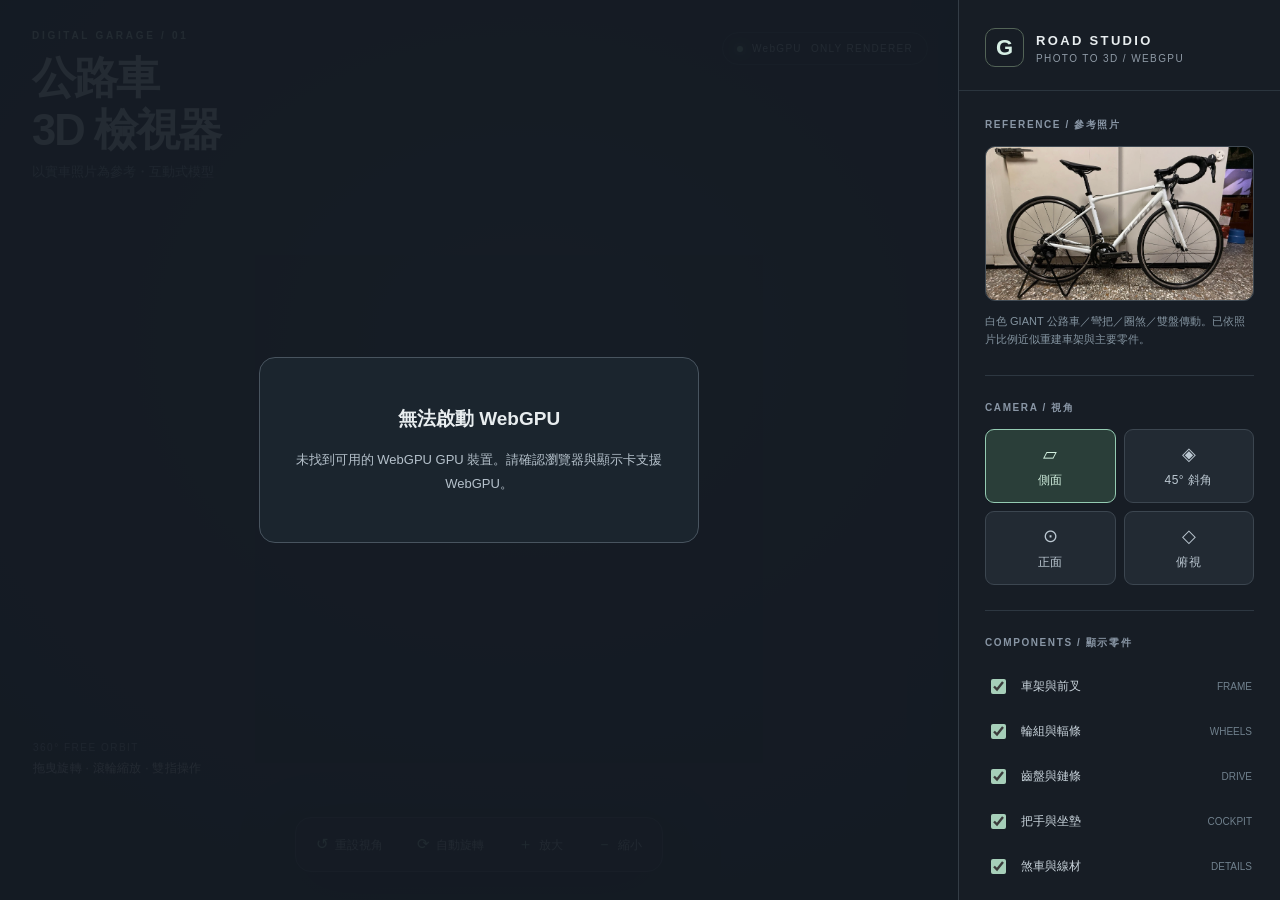
==== giant-webgpu-3d/index.html @ 64c59e20 "Publish standalone WebGPU 3D GIANT bicycle viewer" ====
<!DOCTYPE html>
<html lang="zh-Hant">
<head>
<meta charset="utf-8" />
<meta name="viewport" content="width=device-width, initial-scale=1, viewport-fit=cover" />
<meta name="theme-color" content="#11161d" />
<title>GIANT ROAD / WebGPU 3D 車款檢視器</title>
<style>
:root{color-scheme:dark;--bg:#10151c;--panel:#181f28;--stroke:#303a45;--text:#e8edef;--sub:#98a4b0;--accent:#cae3d7;--gold:#caad7b}
*{box-sizing:border-box}html,body{margin:0;width:100%;min-height:100%;font-family:Inter,-apple-system,BlinkMacSystemFont,"Noto Sans TC","Microsoft JhengHei",sans-serif;background:var(--bg);color:var(--text)}body{overflow:hidden}
#app{display:flex;width:100%;height:100vh;height:100dvh;min-height:500px}
#stage{position:relative;flex:1;min-width:0;overflow:hidden;background:radial-gradient(ellipse 75% 66% at 55% 38%,#26303a 0%,#19212a 55%,#121820 100%)}
#gpu{position:absolute;inset:0;width:100%;height:100%;touch-action:none;cursor:grab;display:block}#gpu:active{cursor:grabbing}
.stage-top{position:absolute;z-index:2;left:32px;top:30px;pointer-events:none}.eyebrow{color:var(--accent);letter-spacing:.27em;font-size:10px;font-weight:700;text-transform:uppercase}.stage-top h1{font-weight:600;font-size:clamp(25px,3.4vw,44px);letter-spacing:-.045em;line-height:1.2;margin:11px 0 7px}.stage-top .subtitle{font-size:13px;color:var(--sub)}
.gpu-tag{position:absolute;right:30px;top:32px;display:flex;align-items:center;gap:9px;color:#c7d5df;border:1px solid #39444f;border-radius:40px;background:#1a222ab3;font-size:10px;letter-spacing:.13em;padding:10px 14px;z-index:2;pointer-events:none}.dot{width:6px;height:6px;background:#9bd4b5;border-radius:50%;box-shadow:0 0 9px #84cfa7}
.measure{position:absolute;left:33px;bottom:120px;font-size:10px;letter-spacing:.15em;color:#8998a8;line-height:1.9;pointer-events:none}.measure b{display:block;font-weight:500;color:#d0d8de;font-size:12px;letter-spacing:.02em}
.hud{position:absolute;z-index:3;bottom:28px;left:50%;transform:translateX(-50%);display:flex;gap:6px;border:1px solid #3d4652;background:#182029dc;backdrop-filter:blur(20px);border-radius:16px;padding:6px;box-shadow:0 15px 55px #0006;white-space:nowrap}
button{font:inherit;cursor:pointer;transition:.2s ease}button:focus-visible,.switch:focus-visible{outline:2px solid #b5e5cb;outline-offset:3px}
.hud button{border:0;border-radius:10px;background:transparent;color:#bbc5cc;font-size:12px;padding:11px 14px}.hud button:hover,.hud button.active{background:#303d48;color:white}.hud button span{font-size:15px;margin-right:6px;color:#a8d3bd}
#sidebar{width:322px;flex:0 0 322px;background:#171d25;border-left:1px solid #343d46;display:flex;flex-direction:column;overflow-y:auto;scrollbar-width:thin;z-index:4;box-shadow:-12px 0 40px #0002}
.brand{padding:28px 26px 23px;border-bottom:1px solid #2b353e;display:flex;gap:12px;align-items:center}.brand-icon{font-size:22px;font-weight:900;line-height:1;color:#d7efe5;letter-spacing:-.18em;border:1px solid #536457;width:39px;height:39px;border-radius:10px;display:grid;place-items:center;padding-right:4px}.brand b{font-size:13px;letter-spacing:.18em}.brand small{display:block;margin-top:4px;font-size:10px;letter-spacing:.14em;color:#8f9aa6}
.sidebar-body{padding:27px 26px 36px}.section-heading{color:#8996a5;font-size:10px;font-weight:700;letter-spacing:.16em;text-transform:uppercase;margin:0 0 14px}.reference{display:block;width:100%;aspect-ratio:1.74;object-fit:cover;object-position:center;border-radius:10px;border:1px solid #404a53;background:#222}.caption{font-size:11px;color:#8494a0;line-height:1.7;margin:11px 0 26px}.sep{height:1px;background:#2d3741;margin:25px 0}.preset-grid{display:grid;grid-template-columns:repeat(2,minmax(0,1fr));gap:8px}.preset{border:1px solid #3c4650;border-radius:9px;background:#222a33;color:#bcc8d2;padding:13px 8px;font-size:12px;letter-spacing:.04em}.preset:hover{border-color:#99b3ae}.preset.active{border:1px solid #94cbb2;color:#d4f1e1;background:#2a3e39}.view-icon{display:block;font-size:18px;margin-bottom:7px;font-weight:300}
.layer{display:flex;align-items:center;gap:12px;padding:12px 2px;color:#c8d3db;font-size:12px;cursor:pointer;user-select:none}.layer input{accent-color:#a6cfb9;width:15px;height:15px;cursor:pointer}.layer .minor{margin-left:auto;color:#70808d;font-size:10px}
.note{border:1px solid #39434c;background:#202831;border-radius:10px;padding:14px 15px;font-size:11px;line-height:1.8;color:#a2afbb;margin-top:20px}.note strong{color:#e1e6e9;font-weight:600}.footer{margin-top:auto;padding:19px 26px;color:#647482;font-size:10px;letter-spacing:.05em;border-top:1px solid #2b343e}
#error{display:none;position:absolute;z-index:8;inset:0;align-items:center;justify-content:center;text-align:center;padding:24px;background:#151c24ec}.err-panel{max-width:440px;border:1px solid #48545f;border-radius:16px;padding:32px;background:#1b252e}.err-panel h2{font-size:19px}.err-panel p{line-height:1.9;font-size:13px;color:#b5c1cb}
#loading{position:absolute;z-index:5;inset:0;display:flex;align-items:center;justify-content:center;pointer-events:none;background:#171f27d9;transition:opacity .6s}.loader{width:30px;height:30px;border:2px solid #52606a;border-top-color:#bee8d2;border-radius:50%;animation:spin .8s linear infinite}@keyframes spin{to{transform:rotate(360deg)}}
@media(max-width:900px){#sidebar{width:274px;flex-basis:274px}.brand{padding:20px}.sidebar-body{padding:22px 18px}.stage-top{left:20px;top:24px}.gpu-tag{right:16px;top:22px}}
@media(max-width:650px){body{overflow:auto}#app{display:block;height:auto;min-height:100dvh}#stage{height:69dvh;min-height:420px;max-height:760px}#sidebar{width:100%;display:block;border-left:0;border-top:1px solid #303a44;overflow:visible}.sidebar-body{display:grid;grid-template-columns:1fr 1fr;gap:8px 24px;padding:24px 20px}.sidebar-body .section-heading,.sidebar-body .reference,.sidebar-body .caption,.sidebar-body .sep,.sidebar-body .preset-grid,.sidebar-body .layers,.sidebar-body .note{grid-column:1/-1}.sidebar-body .section-heading{margin-top:10px}.brand{padding:17px 20px}.stage-top h1{font-size:25px}.stage-top .subtitle{font-size:11px}.gpu-tag{font-size:9px;padding:8px;right:14px;top:20px}.gpu-tag .label{display:none}.measure{left:20px;bottom:97px;font-size:9px}.hud{width:calc(100% - 28px);justify-content:center;bottom:15px}.hud button{flex:1;padding:11px 6px;font-size:10px}.hud button span{display:block;margin:0 0 2px}.reference{max-height:210px}.footer{margin-top:0}}
@media(prefers-reduced-motion:reduce){*{transition:none!important;animation:none!important}}
</style>
</head>
<body>
<div id="app">
<main id="stage" aria-label="WebGPU 三維公路車檢視器">
 <canvas id="gpu" aria-label="拖曳旋轉自行車三維模型"></canvas>
 <div class="stage-top"><div class="eyebrow">DIGITAL GARAGE / 01</div><h1>公路車<br/>3D 檢視器</h1><div class="subtitle">以實車照片為參考・互動式模型</div></div>
 <div class="gpu-tag"><i class="dot" id="readyDot"></i><span>WebGPU</span><span class="label">ONLY RENDERER</span></div>
 <div class="measure">360° FREE ORBIT <b>拖曳旋轉 · 滾輪縮放 · 雙指操作</b></div>
 <div class="hud" role="toolbar" aria-label="檢視器工具">
  <button id="reset" title="回到初始檢視"><span>↺</span>重設視角</button>
  <button id="spin" title="自動旋轉"><span>⟳</span>自動旋轉</button>
  <button id="zoomIn" title="放大"><span>＋</span>放大</button>
  <button id="zoomOut" title="縮小"><span>－</span>縮小</button>
 </div>
 <div id="loading"><div class="loader" aria-label="正在載入"></div></div>
 <div id="error" role="alert"><div class="err-panel"><h2>無法啟動 WebGPU</h2><p id="errorText">請使用支援 WebGPU 的最新版 Chrome、Edge 或其他相容瀏覽器，並透過 HTTPS 或 localhost 開啟。依照要求，本頁不會改用 WebGL。</p></div></div>
</main>
<aside id="sidebar">
 <header class="brand"><div class="brand-icon">G</div><div><b>ROAD STUDIO</b><small>PHOTO TO 3D / WEBGPU</small></div></header>
 <div class="sidebar-body">
  <h2 class="section-heading">REFERENCE / 參考照片</h2>
  <img class="reference" src="[data-uri]" alt="作為模型參考的白色 GIANT 公路車原始照片" />
  <p class="caption">白色 GIANT 公路車／彎把／圈煞／雙盤傳動。已依照片比例近似重建車架與主要零件。</p>
  <div class="sep"></div>
  <h2 class="section-heading">CAMERA / 視角</h2>
  <div class="preset-grid">
   <button class="preset active" data-view="side"><span class="view-icon">▱</span>側面</button>
   <button class="preset" data-view="angle"><span class="view-icon">◈</span>45° 斜角</button>
   <button class="preset" data-view="front"><span class="view-icon">⊙</span>正面</button>
   <button class="preset" data-view="top"><span class="view-icon">◇</span>俯視</button>
  </div>
  <div class="sep"></div>
  <h2 class="section-heading">COMPONENTS / 顯示零件</h2>
  <div class="layers">
   <label class="layer"><input type="checkbox" data-layer="frame" checked /> 車架與前叉 <span class="minor">FRAME</span></label>
   <label class="layer"><input type="checkbox" data-layer="wheels" checked /> 輪組與輻條 <span class="minor">WHEELS</span></label>
   <label class="layer"><input type="checkbox" data-layer="drive" checked /> 齒盤與鏈條 <span class="minor">DRIVE</span></label>
   <label class="layer"><input type="checkbox" data-layer="cockpit" checked /> 把手與坐墊 <span class="minor">COCKPIT</span></label>
   <label class="layer"><input type="checkbox" data-layer="detail" checked /> 煞車與線材 <span class="minor">DETAILS</span></label>
  </div>
  <div class="note"><strong>模型說明</strong><br/>單張照片無法還原車身背面及精確尺寸；此為可自由旋轉的程序化 3D 近似模型，並非實車的 3D 掃描檔。</div>
 </div>
 <div class="footer">RAW WEBGPU · WGSL SHADERS · NO WEBGL</div>
</aside>
</div>
<script type="module">
'use strict';
// Procedural road-bike mesh: CPU geometry construction, GPU rendering exclusively through WebGPU/WGSL.
const canvas = document.getElementById('gpu');
const errorBox=document.getElementById('error');
const showError = msg=>{ document.getElementById('loading').style.display='none'; errorBox.style.display='flex'; if(msg) document.getElementById('errorText').textContent=msg; };
const V=(x,y,z=0)=>[x,y,z],add=(a,b)=>[a[0]+b[0],a[1]+b[1],a[2]+b[2]],sub=(a,b)=>[a[0]-b[0],a[1]-b[1],a[2]-b[2]],mul=(a,t)=>a.map(x=>x*t),dot=(a,b)=>a.reduce((s,v,i)=>s+v*b[i],0),cross=(a,b)=>[a[1]*b[2]-a[2]*b[1],a[2]*b[0]-a[0]*b[2],a[0]*b[1]-a[1]*b[0]],norm=a=>{const d=Math.hypot(...a);return d>1e-8?mul(a,1/d):[0,1,0];},mix=(a,b,t)=>add(mul(a,1-t),mul(b,t));
const rgb=(s)=>{let x=s.replace('#','');return [parseInt(x.substring(0,2),16),parseInt(x.substring(2,4),16),parseInt(x.substring(4,6),16)].map(v=>v/255)};
const C={white:rgb('#e5e9e5'),bright:rgb('#f4f6f1'),whiteShadow:rgb('#c6d1cd'),silver:rgb('#8d9a9f'),aluminium:rgb('#bec5c9'),darkSilver:rgb('#6d7b83'),black:rgb('#1d252a'),rubber:rgb('#0c1115'),blackSilver:rgb('#303b40'),tape:rgb('#151b21'),chain:rgb('#8f999c'),graphite:rgb('#434e56'),logo:rgb('#9da8a4')};
const layers={frame:[],wheels:[],drive:[],cockpit:[],detail:[]};
let active='frame';const sets=layers;
const put=(p,n,c,metal=0)=>sets[active].push(p[0],p[1],p[2],n[0],n[1],n[2],c[0],c[1],c[2],metal);
function triangle(a,b,c,color,metal=0){const n=norm(cross(sub(b,a),sub(c,a)));put(a,n,color,metal);put(b,n,color,metal);put(c,n,color,metal)}
function quad(a,b,c,d,color,metal=0){triangle(a,b,c,color,metal);triangle(a,c,d,color,metal)}
function cylinder(a,b,r,color,seg=10,metal=.2,rx=r){const d=norm(sub(b,a));let u=norm(cross(d,[0,0,1]));if(Math.hypot(...u)<.01)u=norm(cross(d,[0,1,0]));const v=norm(cross(d,u));for(let i=0;i<seg;i++){let th=2*Math.PI*i/seg,th2=2*Math.PI*(i+1)/seg;const ring=(center,t)=>add(center,add(mul(u,Math.cos(t)*r),mul(v,Math.sin(t)*rx)));const n1=norm(add(mul(u,Math.cos(th)/r),mul(v,Math.sin(th)/rx))),n2=norm(add(mul(u,Math.cos(th2)/r),mul(v,Math.sin(th2)/rx)));const p=ring(a,th),q=ring(a,th2),p2=ring(b,th),q2=ring(b,th2);put(p,n1,color,metal);put(q,n2,color,metal);put(q2,n2,color,metal);put(p,n1,color,metal);put(q2,n2,color,metal);put(p2,n1,color,metal);
const nn=mul(d,-1);put(a,nn,color,metal);put(q,nn,color,metal);put(p,nn,color,metal);put(b,d,color,metal);put(p2,d,color,metal);put(q2,d,color,metal);}}
function cone(a,b,ra,rb,color,seg=12,metal=.3){const d=norm(sub(b,a));let u=norm(cross(d,[0,0,1]));if(Math.hypot(...u)<.01)u=[1,0,0];const v=norm(cross(d,u));for(let i=0;i<seg;i++){const t=i*2*Math.PI/seg,s=(i+1)*2*Math.PI/seg;const a1=add(a,add(mul(u,ra*Math.cos(t)),mul(v,ra*Math.sin(t)))),a2=add(a,add(mul(u,ra*Math.cos(s)),mul(v,ra*Math.sin(s))));const b1=add(b,add(mul(u,rb*Math.cos(t)),mul(v,rb*Math.sin(t)))),b2=add(b,add(mul(u,rb*Math.cos(s)),mul(v,rb*Math.sin(s))));let n1=norm(add(mul(u,Math.cos(t)),mul(v,Math.sin(t)))),n2=norm(add(mul(u,Math.cos(s)),mul(v,Math.sin(s))));put(a1,n1,color,metal);put(a2,n2,color,metal);put(b2,n2,color,metal);put(a1,n1,color,metal);put(b2,n2,color,metal);put(b1,n1,color,metal);}}
function ring(cx,cy,r,tube,z,color,seg=72,side=10,metal=.4){for(let i=0;i<seg;i++){const a=2*Math.PI*i/seg,b=2*Math.PI*(i+1)/seg;for(let j=0;j<side;j++){const t=2*Math.PI*j/side,s=2*Math.PI*(j+1)/side;const point=(u,v)=>[cx+(r+tube*Math.cos(v))*Math.cos(u),cy+(r+tube*Math.cos(v))*Math.sin(u),z+tube*Math.sin(v)];const normal=(u,v)=>[Math.cos(v)*Math.cos(u),Math.cos(v)*Math.sin(u),Math.sin(v)];const p=point(a,t),q=point(b,t),rr=point(b,s),ss=point(a,s);const n=normal(a,t),nq=normal(b,t),nr=normal(b,s),ns=normal(a,s);put(p,n,color,metal);put(q,nq,color,metal);put(rr,nr,color,metal);put(p,n,color,metal);put(rr,nr,color,metal);put(ss,ns,color,metal);}}}
function path(points,r,color,seg=9,metal=.0){if(points.length<2)return;for(let i=0;i<points.length-1;i++){cylinder(points[i],points[i+1],r,color,seg,metal)}for(let i=1;i<points.length-1;i++){sphere(points[i],r*1.07,color,5,9,metal)}}
function sphere(o,r,col,rings=5,seg=10,metal=.25){for(let i=0;i<rings;i++){const a=-Math.PI/2+Math.PI*i/rings,b=-Math.PI/2+Math.PI*(i+1)/rings;for(let j=0;j<seg;j++){const u=2*Math.PI*j/seg,v=2*Math.PI*(j+1)/seg;const p=(el,az)=>add(o,[r*Math.cos(el)*Math.cos(az),r*Math.sin(el),r*Math.cos(el)*Math.sin(az)]);const p1=p(a,u),p2=p(a,v),p3=p(b,v),p4=p(b,u);for(let pair of [[p1,p2,p3],[p1,p3,p4]])for(let point of pair)put(point,norm(sub(point,o)),col,metal);}}}
function box(x1,y1,z1,x2,y2,z2,col,metal=.3){const a=[x1,y1,z1],b=[x2,y1,z1],c=[x2,y2,z1],d=[x1,y2,z1],e=[x1,y1,z2],f=[x2,y1,z2],g=[x2,y2,z2],h=[x1,y2,z2];for(let q of [[a,d,c,b],[e,f,g,h],[a,e,h,d],[b,c,g,f],[d,h,g,c],[a,b,f,e]])quad(...q,col,metal)}
function bitmap(text,origin,angle,px=.021,z=.084,col=C.logo){const font={G:['01110','10001','10000','10111','10001','10001','01110'],I:['11111','00100','00100','00100','00100','00100','11111'],A:['01110','10001','10001','11111','10001','10001','10001'],N:['10001','11001','10101','10011','10001','10001','10001'],T:['11111','00100','00100','00100','00100','00100','00100']};const dir=[Math.cos(angle),Math.sin(angle)],vert=[-Math.sin(angle),Math.cos(angle)],cols=text.length*6-1;for(let k=0;k<text.length;k++)for(let y=0;y<7;y++)for(let x=0;x<5;x++)if(font[text[k]]?.[y]?.[x]==='1'){let u=(k*6+x-(cols-1)/2)*px,v=(3-y)*px;const p=(du,dv)=>[origin[0]+dir[0]*(u+du)+vert[0]*(v+dv),origin[1]+dir[1]*(u+du)+vert[1]*(v+dv),z];quad(p(-px*.45,-px*.45),p(px*.45,-px*.45),p(px*.45,px*.45),p(-px*.45,px*.45),col,.35)}}
// Dimensions are approximate because the input photo is a single view.
const RH=V(-1.29,.86,0),FH=V(1.29,.86,0),BB=V(-.23,.66,0),ST=V(-.48,1.73,0),HT=V(.80,1.94,0),HB=V(1.01,1.56,0);
function makeWheel(c,isRear){active='wheels';const [x,y]=c;ring(x,y,.815,.044,0,C.rubber,92,12,.05);ring(x,y,.769,.016,0,C.blackSilver,84,10,.55);ring(x,y,.742,.021,0,C.silver,84,10,.75);ring(x,y,.726,.009,0,C.blackSilver,84,8,.6);ring(x,y,.842,.0035,-.013,C.graphite,84,6,.1);
// Alternating spoke angles with true spatial lacing.
const n=28;for(let i=0;i<n;i++){let a=2*Math.PI*i/n+(isRear?.03:0),r=.724;let spokeStart=[x+Math.cos(a)*r,y+Math.sin(a)*r,.012*(i%2===0?1:-1)];let a2=a+(i%2===0?.10:-.10);let hub=[x+Math.cos(a2)*.043,y+Math.sin(a2)*.043,i%2===0?.073:-.073];cylinder(hub,spokeStart,.0035,C.darkSilver,5,.65)}
cylinder([x,y,-.117],[x,y,.117],.036,C.blackSilver,12,.45);cylinder([x,y,-.137],[x,y,-.117],.048,C.silver,12,.7);cylinder([x,y,.117],[x,y,.137],.047,C.darkSilver,12,.72);for(const z of [-.115,.115])sphere([x,y,z],.043,C.black,5,10,.35);
// Valve and rim graphic accents.
let aa=isRear?2.62:.85;cylinder([x+.739*Math.cos(aa),y+.739*Math.sin(aa),-.01],[x+.785*Math.cos(aa),y+.785*Math.sin(aa),-.01],.008,C.aluminium,7,.7);
for(let i=0;i<7;i++){let a=.35+i*.031+(isRear?1.7:3.2);cylinder([x+.752*Math.cos(a),y+.752*Math.sin(a),.027],[x+.754*Math.cos(a+.013),y+.754*Math.sin(a+.013),.027],.005,C.silver,5,.65)}}
makeWheel(RH,true);makeWheel(FH,false);
active='frame';
// Alloy triangular frame, tuned to the photo's gently sloped top-tube and straight fork.
cylinder(BB,ST,.059,C.white,18,.42,.049);cylinder(ST,HT,.049,C.bright,17,.42,.039);cylinder(BB,HB,.075,C.white,20,.46,.052);
// Painting/highlights along the two dominant tubes.
cylinder(mix(BB,HB,.07),mix(BB,HB,.90),.016,C.bright,10,.14,.013);
cylinder(HT,HB,.085,C.whiteShadow,18,.55,.077);cylinder(mix(HT,HB,.08),mix(HT,HB,.86),.079,C.white,18,.48,.071);
// Seatstay and chainstay are paired on the near and far side.
for(const z of [-.071,.071]){cylinder([RH[0],RH[1],z],[ST[0]+.013,ST[1]-.08,z*.65],.029,C.white,13,.32,.023);cylinder([RH[0],RH[1],z],[BB[0]-.02,BB[1]-.025,z*.80],.036,C.whiteShadow,13,.29,.027)}
// Fork crown and two gently rake-forward blades.
cylinder([1.032,1.52,0],[1.075,1.42,0],.075,C.white,14,.33,.065);
for(const z of [-.092,.092]){cone([1.07,1.43,z*.62],[1.23,.94,z],.059,.037,C.white,16,.36);cone([1.23,.94,z],[FH[0],FH[1],z],.038,.026,C.bright,12,.35)}
cylinder([RH[0],RH[1],-.13],[RH[0],RH[1],.13],.025,C.aluminium,12,.8);cylinder([FH[0],FH[1],-.15],[FH[0],FH[1],.15],.025,C.aluminium,12,.8);
// Saddle clamp collar and tube seams.
cylinder(mix(BB,ST,.91),mix(BB,ST,.96),.070,C.silver,16,.73,.059);sphere(ST,.062,C.bright,8,12,.38);sphere(BB,.069,C.whiteShadow,8,12,.43);
bitmap('GIANT',[.40,1.185],Math.atan2(HB[1]-BB[1],HB[0]-BB[0]),.023,.074,C.logo);
// Chainset, rear sprockets and derailleur.
active='drive';
const bx=BB[0],by=BB[1],rx=RH[0],ry=RH[1];
// Cassette at the rear hub with stepped cogs.
for(let i=0;i<7;i++)ring(rx,ry,.115+i*.010,.009,.15-i*.013,i%2?C.graphite:C.silver,36,7,.72);
ring(bx,by,.264,.019,.155,C.black,48,9,.6);ring(bx,by,.208,.018,.188,C.graphite,46,9,.5);
ring(bx,by,.148,.012,.202,C.blackSilver,42,8,.6);
for(let i=0;i<5;i++){const a=2*Math.PI*i/5+.3;cylinder([bx+Math.cos(a)*.057,by+Math.sin(a)*.057,.192],[bx+Math.cos(a)*.228,by+Math.sin(a)*.228,.171],.028,C.blackSilver,10,.55)}
// Teeth, visible near the outer sprocket edge.
for(let i=0;i<42;i++){const a=i*2*Math.PI/42;const o=[bx+.280*Math.cos(a),by+.280*Math.sin(a),.155];cylinder(o,[bx+.292*Math.cos(a),by+.292*Math.sin(a),.155],.006,C.blackSilver,6,.28)}
// Chain run with individual link pins and around the two sprockets.
const chainZ=.185,cr=.272,rr=.145;
const upper1=[rx,ry+rr,chainZ],upper2=[bx,by+cr,chainZ],lower1=[rx,ry-rr,chainZ],lower2=[bx,by-cr,chainZ];
path([upper1,upper2],.009,C.chain,6,.7);path([lower1,lower2],.009,C.chain,6,.7);
for(let i=0;i<19;i++){const t=i/18;for(let [a,b] of [[upper1,upper2],[lower1,lower2]])sphere(mix(a,b,t),.014,i%2?C.silver:C.darkSilver,3,6,.65)}
for(let i=0;i<16;i++){let a=-Math.PI/2+i*Math.PI/15;const p=[bx+cr*Math.cos(a),by+cr*Math.sin(a),chainZ];sphere(p,.013,C.chain,3,6,.5)}
for(let i=0;i<12;i++){let a=Math.PI/2+i*Math.PI/11;const p=[rx+rr*Math.cos(a),ry+rr*Math.sin(a),chainZ];sphere(p,.013,C.chain,3,6,.5)}
// Bottom-bracket, crank arms and platform pedals.
cylinder([bx,by,-.21],[bx,by,.22],.063,C.blackSilver,15,.55);cylinder([bx,by,.20],[bx,by,.245],.074,C.graphite,16,.55);
const pedalA=[bx+.360,by-.054,.24],pedalB=[bx-.355,by+.054,-.23];cylinder([bx,by,.238],pedalA,.041,C.black,13,.43);cylinder([bx,by,-.226],pedalB,.042,C.blackSilver,13,.43);
box(pedalA[0]-.075,pedalA[1]-.031,pedalA[2]-.14,pedalA[0]+.075,pedalA[1]+.031,pedalA[2]+.14,C.black,.16);box(pedalB[0]-.075,pedalB[1]-.033,pedalB[2]-.14,pedalB[0]+.075,pedalB[1]+.033,pedalB[2]+.14,C.black,.16);
for(let a of [pedalA,pedalB]){for(let s of [-1,1])box(a[0]-.05,a[1]+s*.023,a[2]-.115,a[0]+.05,a[1]+s*.027,a[2]+.115,C.graphite,.28)}
// Rear derailleur body, guide wheels, rear dropout.
sphere([rx-.105,ry-.105,.184],.072,C.black,6,12,.35);cylinder([rx-.08,ry-.115,.182],[rx-.16,ry-.32,.185],.035,C.blackSilver,12,.3);sphere([rx-.156,ry-.32,.185],.057,C.black,7,12,.3);ring(rx-.156,ry-.32,.038,.009,.211,C.silver,24,6,.65);path([[rx-.17,ry-.21,.203],[rx-.20,ry-.33,.203],[rx-.17,ry-.35,.203]],.009,C.chain,7,.48);
active='cockpit';
// Black anodized seat post and anatomically tapered racing saddle.
cylinder([ST[0],ST[1]-.035,0],[-.54,2.255,0],.042,C.blackSilver,14,.5);
for(let z of [-.075,.075])path([[-.75,2.255,z],[-.60,2.226,z],[-.37,2.235,z*.72],[-.19,2.27,z*.4]],.010,C.silver,7,.75);
const stations=[[-.91,2.316,.087],[-.81,2.340,.159],[-.66,2.337,.164],[-.50,2.325,.134],[-.35,2.307,.085],[-.15,2.298,.038]];
for(let i=0;i<stations.length-1;i++){let [x,y,w]=stations[i],[u,v,q]=stations[i+1];let z0=.01;quad([x,y,w],[u,v,q],[u,v,-q],[x,y,-w],C.black,.08);quad([x,y-.075,w*.84],[x,y,w],[x,y,-w],[x,y-.075,-w*.84],C.tape,.1);quad([u,v-.075,q*.84],[u,v,q],[x,y,w],[x,y-.075,w*.84],C.blackSilver,.1);quad([x,y,-w],[u,v,-q],[u,v-.075,-q*.84],[x,y-.075,-w*.84],C.tape,.12)}
// Stem, headset and steer tube.
cylinder([.81,1.85,0],[.76,2.19,0],.042,C.blackSilver,15,.45);cylinder([.76,2.19,0],[1.09,2.245,0],.051,C.black,14,.43);sphere([1.09,2.245,0],.056,C.graphite,9,12,.4);
// Drop handlebars: tapered bar, wide flares and swept-back hooked drops.
for(const sg of [-1,1]){const z=.36*sg;path([[1.08,2.245,0],[1.14,2.235,z*.50],[1.27,2.255,z*.92],[1.45,2.267,z],[1.60,2.249,z],[1.65,2.183,z],[1.645,2.056,z],[1.595,1.955,z],[1.47,1.935,z],[1.37,1.947,z]],.031,C.tape,11,.13);
// Brake lever bodies and rubber hoods.
cone([1.62,2.254,z],[1.71,2.335,z],.046,.034,C.black,12,.22);
path([[1.68,2.276,z],[1.72,2.19,z],[1.72,2.01,z]],.016,C.blackSilver,8,.46);
cylinder([1.45,2.265,z],[1.49,2.264,z],.035,C.graphite,10,.25)}
// Thin central exposed clamp section and brake-hood detailing.
cylinder([1.09,2.245,-.08],[1.09,2.245,.08],.039,C.silver,12,.62);
active='detail';
// Side-pull calipers, pad carriers, housing and derailleur cables.
function brake(cx,cy){sphere([cx,cy,.10],.048,C.blackSilver,6,12,.44);path([[cx,cy,.096],[cx-.15,cy-.13,.11]],.020,C.black,9,.35);path([[cx,cy,.096],[cx+.15,cy-.13,.11]],.020,C.black,9,.35);for(let s of [-1,1]){box(cx+s*.13-.035,cy-.16,.087,cx+s*.13+.035,cy-.12,.153,C.tape,.2)}cylinder([cx,cy,-.08],[cx,cy,.17],.012,C.silver,9,.85)}
brake(1.087,1.665);brake(-.73,1.58);
// Bowden cables visible in side view, routed in 3D arcs from handlebars.
path([[1.695,2.28,.37],[1.73,2.18,.38],[1.67,1.95,.37],[1.52,1.77,.25],[1.10,1.68,.12]],.011,C.black,8,.05);
path([[1.70,2.28,-.36],[1.50,2.29,-.29],[1.17,2.17,-.14],[.87,2.02,.07],[.35,1.85,.08],[-.30,1.73,.07],[-.73,1.59,.11]],.010,C.black,8,.04);
path([[1.65,2.19,.38],[1.50,2.05,.24],[1.09,1.90,.08],[.35,1.38,.12],[-.41,.82,.20],[-1.16,.60,.18],[-1.40,.74,.19]],.009,C.blackSilver,8,.15);
// Bottle bosses and skewer quick release levers.
for(let p of [[-.01,.89,.071],[.38,1.21,.073],[-.37,1.17,.07],[-.40,1.42,.07]])sphere(p,.016,C.darkSilver,5,8,.7);
path([[FH[0],FH[1],.138],[FH[0]+.10,FH[1]+.08,.18]],.010,C.silver,8,.7);
path([[RH[0],RH[1],.137],[RH[0]-.07,RH[1]+.09,.17]],.010,C.silver,8,.7);
// WebGPU setup
const shader=`
struct Globals {mvp:mat4x4<f32>,eye:vec4<f32>,light:vec4<f32>,params:vec4<f32>};
@group(0) @binding(0) var<uniform> U:Globals;
struct VertexOut { @builtin(position) clip:vec4<f32>,@location(0) world:vec3<f32>,@location(1) norm:vec3<f32>,@location(2) color:vec3<f32>,@location(3) metal:f32 };
@vertex fn vs(@location(0) pos:vec3<f32>,@location(1) normal:vec3<f32>,@location(2) base:vec4<f32>)->VertexOut{var o:VertexOut;o.clip=U.mvp*vec4<f32>(pos,1.);o.world=pos;o.norm=normal;o.color=base.xyz;o.metal=base.w;return o;}
@fragment fn fs(v:VertexOut)->@location(0) vec4<f32>{let N=normalize(v.norm);let L=normalize(U.light.xyz);let V=normalize(U.eye.xyz-v.world);let H=normalize(L+V);let diffuse=max(dot(N,L),0.0);let back=max(dot(N,vec3<f32>(0.32,0.23,-0.92)),0.);let fresnel=pow(1.-max(dot(N,V),0.),2.5);let spec=pow(max(dot(N,H),0.),mix(20.,115.,v.metal))*(0.08+v.metal*.38);let ambient=.40+diffuse*.59+back*.14+fresnel*.1;let col=v.color*ambient+vec3<f32>(spec);return vec4<f32>(col,1.);}
`;
const floorShader=`
struct Globals {mvp:mat4x4<f32>,eye:vec4<f32>,light:vec4<f32>,params:vec4<f32>};
@group(0) @binding(0) var<uniform> U:Globals;
struct VSOut{@builtin(position) pos:vec4<f32>,@location(0) world:vec3<f32>};
@vertex fn vs(@location(0) pos:vec3<f32>)->VSOut{var o:VSOut;o.pos=U.mvp*vec4<f32>(pos,1.);o.world=pos;return o;}
@fragment fn fs(i:VSOut)->@location(0) vec4<f32>{
let p=i.world.xz;let d=length(p);let coord=p*2.5;let f=abs(fract(coord)-.5);let line=1.-smoothstep(.478,.495,max(f.x,f.y));let fade=exp(-d*.36);let sh1=exp(-pow((p.x+1.28)*1.6,2.)-pow(p.y*2.5,2.));let sh2=exp(-pow((p.x-1.29)*1.6,2.)-pow(p.y*2.5,2.));let sh3=exp(-pow(p.x*.5,2.)-pow(p.y*2.7,2.));let shadow=max(sh1,sh2)*.24+sh3*.11;let base=vec3<f32>(.115,.146,.177);let col=base+vec3<f32>(.035,.065,.075)*line*fade-vec3<f32>(shadow);return vec4<f32>(col,clamp(.22*fade+shadow*.7,0.,.48));}
`;
function persp(fov,aspect,near,far){let o=new Float32Array(16),f=1/Math.tan(fov/2);o[0]=f/aspect;o[5]=f;o[10]=far/(near-far);o[11]=-1;o[14]=far*near/(near-far);return o}
function look(eye,target,up=[0,1,0]){let z=norm(sub(eye,target)),x=norm(cross(up,z)),y=cross(z,x),o=new Float32Array(16);o[0]=x[0];o[1]=y[0];o[2]=z[0];o[4]=x[1];o[5]=y[1];o[6]=z[1];o[8]=x[2];o[9]=y[2];o[10]=z[2];o[12]=-dot(x,eye);o[13]=-dot(y,eye);o[14]=-dot(z,eye);o[15]=1;return o}
function multiply(a,b){let o=new Float32Array(16);for(let col=0;col<4;col++)for(let row=0;row<4;row++){let v=0;for(let k=0;k<4;k++)v+=a[k*4+row]*b[col*4+k];o[col*4+row]=v}return o}
let device,context,format,pipeline,floorPipeline,uniform,bindGroup,depthTexture,depthView;
let orbit={az:.10,el:.14,radius:5.6},target={...orbit},spinning=false,groups=[];
const visible={frame:true,wheels:true,drive:true,cockpit:true,detail:true};
const clamp=(v,a,b)=>Math.min(b,Math.max(a,v));
async function init(){if(!navigator.gpu){showError('目前瀏覽器沒有提供 WebGPU。請使用最新版 Chrome / Edge，並透過 HTTPS 或 localhost 開啟本頁；此專案不使用 WebGL。');return;}
let adapter=await navigator.gpu.requestAdapter({powerPreference:'high-performance'});if(!adapter){showError('未找到可用的 WebGPU GPU 裝置。請確認瀏覽器與顯示卡支援 WebGPU。');return;}
device=await adapter.requestDevice();device.lost.then(info=>showError('WebGPU 裝置已中斷：'+info.message));context=canvas.getContext('webgpu');if(!context){showError('無法建立 WebGPU 畫布。');return;}
format=navigator.gpu.getPreferredCanvasFormat();context.configure({device,format,alphaMode:'opaque'});
const shaderMod=device.createShaderModule({code:shader}),floorMod=device.createShaderModule({code:floorShader});
const bgl=device.createBindGroupLayout({entries:[{binding:0,visibility:GPUShaderStage.VERTEX|GPUShaderStage.FRAGMENT,buffer:{type:'uniform'}}]});
const layout=device.createPipelineLayout({bindGroupLayouts:[bgl]});
pipeline=device.createRenderPipeline({layout,vertex:{module:shaderMod,entryPoint:'vs',buffers:[{arrayStride:40,attributes:[{shaderLocation:0,offset:0,format:'float32x3'},{shaderLocation:1,offset:12,format:'float32x3'},{shaderLocation:2,offset:24,format:'float32x4'}]}]},fragment:{module:shaderMod,entryPoint:'fs',targets:[{format}]},primitive:{topology:'triangle-list',cullMode:'none'},depthStencil:{format:'depth24plus',depthWriteEnabled:true,depthCompare:'less'},multisample:{count:1}});
floorPipeline=device.createRenderPipeline({layout,vertex:{module:floorMod,entryPoint:'vs',buffers:[{arrayStride:12,attributes:[{shaderLocation:0,offset:0,format:'float32x3'}]}]},fragment:{module:floorMod,entryPoint:'fs',targets:[{format,blend:{color:{srcFactor:'src-alpha',dstFactor:'one-minus-src-alpha',operation:'add'},alpha:{srcFactor:'one',dstFactor:'one-minus-src-alpha',operation:'add'}}}]},primitive:{topology:'triangle-list',cullMode:'none'},depthStencil:{format:'depth24plus',depthWriteEnabled:false,depthCompare:'less'}});
uniform=device.createBuffer({size:112,usage:GPUBufferUsage.UNIFORM|GPUBufferUsage.COPY_DST});bindGroup=device.createBindGroup({layout:bgl,entries:[{binding:0,resource:{buffer:uniform}}]});
for(let [name,raw] of Object.entries(sets)){let data=new Float32Array(raw);let buf=device.createBuffer({size:Math.max(4,data.byteLength),usage:GPUBufferUsage.VERTEX|GPUBufferUsage.COPY_DST});if(data.byteLength)device.queue.writeBuffer(buf,0,data);groups.push({name,buf,count:data.length/10});sets[name]=null}
const floorVerts=new Float32Array([-12,-.065,-12,12,-.065,-12,12,-.065,12,-12,-.065,-12,12,-.065,12,-12,-.065,12]);const floorBuf=device.createBuffer({size:floorVerts.byteLength,usage:GPUBufferUsage.VERTEX|GPUBufferUsage.COPY_DST});device.queue.writeBuffer(floorBuf,0,floorVerts);window.__bikeVertexCount=groups.reduce((s,g)=>s+g.count,0);
function resize(){let scale=Math.min(device.limits.maxTextureDimension2D,Math.max(1,Math.floor(window.devicePixelRatio||1)*1));let w=Math.min(device.limits.maxTextureDimension2D,Math.max(1,Math.round(canvas.clientWidth*scale))),h=Math.min(device.limits.maxTextureDimension2D,Math.max(1,Math.round(canvas.clientHeight*scale)));if(canvas.width!==w||canvas.height!==h){canvas.width=w;canvas.height=h;depthTexture?.destroy();depthTexture=device.createTexture({size:[w,h],format:'depth24plus',usage:GPUTextureUsage.RENDER_ATTACHMENT});depthView=depthTexture.createView()}}
let then=performance.now();function render(now){if(!device)return;const dt=Math.min(.05,(now-then)/1000);then=now;if(spinning)target.az+=dt*.30;
let err=0;for(let key of ['az','el','radius']){let d=target[key]-orbit[key];orbit[key]+=d*(1-Math.exp(-dt*10));err+=Math.abs(d)}
resize();let aspect=canvas.width/canvas.height;let radius=orbit.radius*(aspect<.78?1.58:aspect<1?1.27:1);let center=[.02,1.18,0];let ey=[center[0]+radius*Math.sin(orbit.az)*Math.cos(orbit.el),center[1]+radius*Math.sin(orbit.el),center[2]+radius*Math.cos(orbit.az)*Math.cos(orbit.el)];const vp=multiply(persp(.72,aspect,.06,110),look(ey,center));const packed=new Float32Array(28);packed.set(vp,0);packed.set([...ey,1],16);packed.set([-.45,.84,.50,1],20);packed.set([0,0,0,0],24);device.queue.writeBuffer(uniform,0,packed);
const encoder=device.createCommandEncoder();const pass=encoder.beginRenderPass({colorAttachments:[{view:context.getCurrentTexture().createView(),loadOp:'clear',storeOp:'store',clearValue:{r:.09,g:.123,b:.153,a:1}}],depthStencilAttachment:{view:depthView,depthClearValue:1,depthLoadOp:'clear',depthStoreOp:'store'}});
pass.setBindGroup(0,bindGroup);pass.setPipeline(floorPipeline);pass.setVertexBuffer(0,floorBuf);pass.draw(6);
pass.setPipeline(pipeline);for(let g of groups)if(visible[g.name]){pass.setVertexBuffer(0,g.buf);pass.draw(g.count)}pass.end();device.queue.submit([encoder.finish()]);requestAnimationFrame(render)}
document.getElementById('loading').style.opacity='0';setTimeout(()=>document.getElementById('loading')?.remove(),750);requestAnimationFrame(render)}
let pointers=new Map(),lastPinch=0,gestureMoved=false;
canvas.addEventListener('pointerdown',ev=>{canvas.setPointerCapture(ev.pointerId);pointers.set(ev.pointerId,[ev.clientX,ev.clientY]);lastPinch=0;gestureMoved=false;if(spinning){spinning=false;document.getElementById('spin').classList.remove('active')}});
canvas.addEventListener('pointermove',ev=>{if(!pointers.has(ev.pointerId))return;let prev=pointers.get(ev.pointerId),dx=ev.clientX-prev[0],dy=ev.clientY-prev[1];pointers.set(ev.pointerId,[ev.clientX,ev.clientY]);if(Math.abs(dx)+Math.abs(dy)>0)gestureMoved=true;if(pointers.size===1){target.az-=dx*.008;target.el=clamp(target.el+dy*.008,-1.36,1.46)}else if(pointers.size>=2){let arr=[...pointers.values()],dist=Math.hypot(arr[0][0]-arr[1][0],arr[0][1]-arr[1][1]);if(lastPinch)target.radius=clamp(target.radius*(lastPinch/dist),3.2,12.5);lastPinch=dist}}, {passive:true});
function release(ev){pointers.delete(ev.pointerId);lastPinch=0}canvas.addEventListener('pointerup',release);canvas.addEventListener('pointercancel',release);
canvas.addEventListener('wheel',ev=>{ev.preventDefault();target.radius=clamp(target.radius*Math.exp(ev.deltaY*.0009),3.0,13)}, {passive:false});
const viewAngles={side:[0,.08,5.6],angle:[.76,.28,5.5],front:[Math.PI/2,.11,5.7],top:[.24,1.32,6.7]};
function setView(which){let view=viewAngles[which];if(!view)return;target.az=view[0];target.el=view[1];target.radius=view[2];document.querySelectorAll('.preset').forEach(b=>b.classList.toggle('active',b.dataset.view===which))}
document.querySelectorAll('.preset').forEach(b=>b.addEventListener('click',()=>setView(b.dataset.view)));
document.getElementById('reset').addEventListener('click',()=>{spinning=false;document.getElementById('spin').classList.remove('active');setView('side')});
document.getElementById('spin').addEventListener('click',ev=>{spinning=!spinning;ev.currentTarget.classList.toggle('active',spinning)});
document.getElementById('zoomIn').addEventListener('click',()=>target.radius=clamp(target.radius*.83,3,13));
document.getElementById('zoomOut').addEventListener('click',()=>target.radius=clamp(target.radius*1.2,3,13));
document.querySelectorAll('[data-layer]').forEach(el=>el.addEventListener('change',ev=>visible[ev.target.dataset.layer]=ev.target.checked));
init().catch(e=>{console.error('WebGPU error',e);showError('啟動 WebGPU 時發生錯誤：'+e.message+'。請檢查 GPU 與瀏覽器設定。')});
</script>
</body></html>
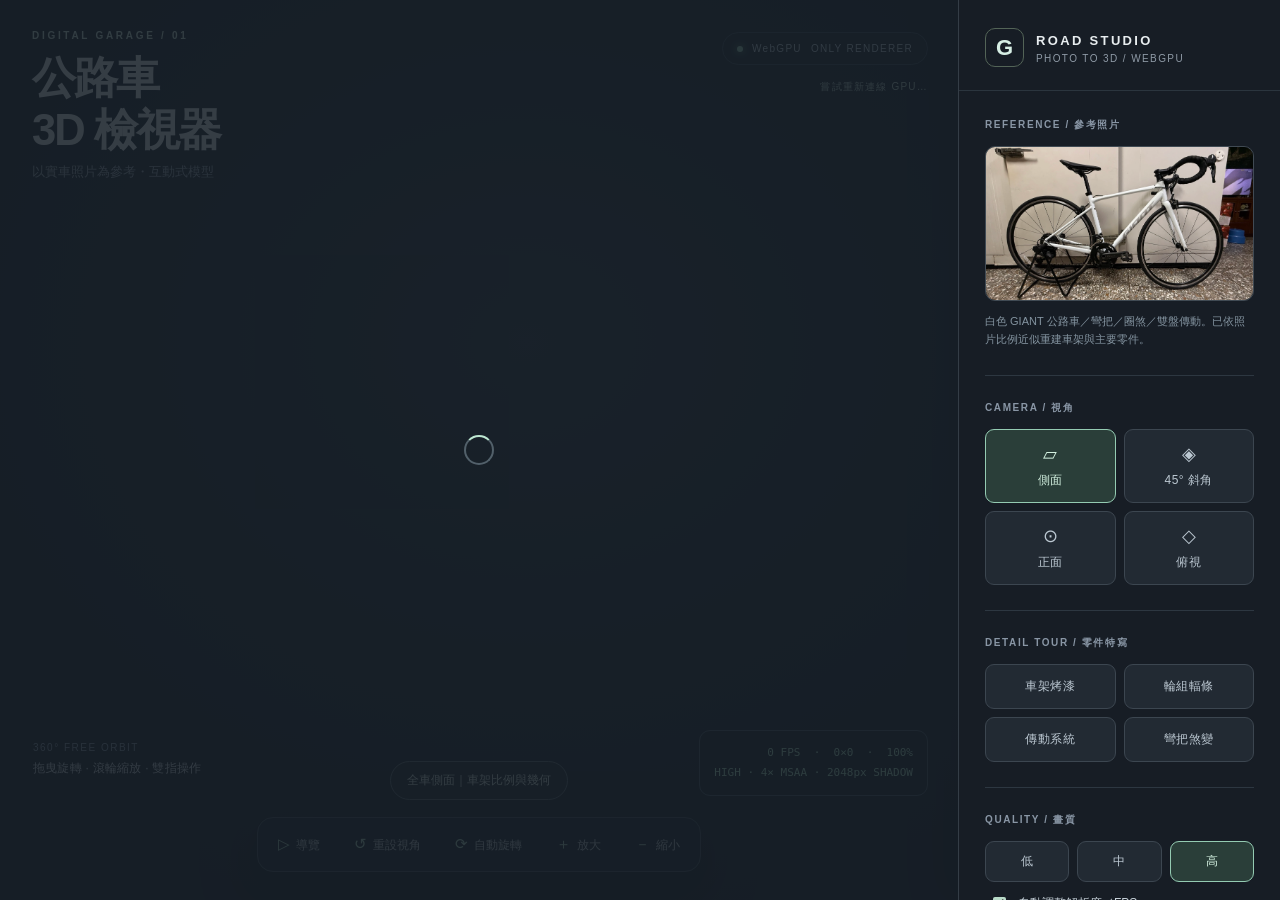
==== commit c516e866: "Upgrade WebGPU bicycle viewer UI with 3 quality tiers, 3 studio lights, performance monitor and part" ====
--- a/giant-webgpu-3d/index.html
+++ b/giant-webgpu-3d/index.html
@@ -27,6 +27,18 @@
 @media(max-width:900px){#sidebar{width:274px;flex-basis:274px}.brand{padding:20px}.sidebar-body{padding:22px 18px}.stage-top{left:20px;top:24px}.gpu-tag{right:16px;top:22px}}
 @media(max-width:650px){body{overflow:auto}#app{display:block;height:auto;min-height:100dvh}#stage{height:69dvh;min-height:420px;max-height:760px}#sidebar{width:100%;display:block;border-left:0;border-top:1px solid #303a44;overflow:visible}.sidebar-body{display:grid;grid-template-columns:1fr 1fr;gap:8px 24px;padding:24px 20px}.sidebar-body .section-heading,.sidebar-body .reference,.sidebar-body .caption,.sidebar-body .sep,.sidebar-body .preset-grid,.sidebar-body .layers,.sidebar-body .note{grid-column:1/-1}.sidebar-body .section-heading{margin-top:10px}.brand{padding:17px 20px}.stage-top h1{font-size:25px}.stage-top .subtitle{font-size:11px}.gpu-tag{font-size:9px;padding:8px;right:14px;top:20px}.gpu-tag .label{display:none}.measure{left:20px;bottom:97px;font-size:9px}.hud{width:calc(100% - 28px);justify-content:center;bottom:15px}.hud button{flex:1;padding:11px 6px;font-size:10px}.hud button span{display:block;margin:0 0 2px}.reference{max-height:210px}.footer{margin-top:0}}
 @media(prefers-reduced-motion:reduce){*{transition:none!important;animation:none!important}}
+
+/* WebGPU 2: compact on-canvas telemetry and quality controls */
+.status{position:absolute;z-index:4;top:80px;right:30px;font-size:10px;color:#bcd6ca;letter-spacing:.12em;text-align:right}
+#perf{position:absolute;z-index:3;right:30px;bottom:104px;border:1px solid #45515d;border-radius:11px;padding:12px 14px;background:#151d25d9;color:#aee4c3;font:11px/1.8 ui-monospace,SFMono-Regular,Consolas,monospace;white-space:pre;text-align:right;pointer-events:none}
+#tourDescription{position:absolute;z-index:3;left:50%;bottom:100px;transform:translateX(-50%);font-size:12px;white-space:nowrap;max-width:85%;overflow:hidden;text-overflow:ellipsis;color:#d9e6df;padding:10px 16px;border:1px solid #59646b;border-radius:30px;background:#1b242bdc;opacity:0;transition:opacity .4s;pointer-events:none}
+#tourDescription.visible{opacity:1}
+.preset-grid.three{grid-template-columns:repeat(3,minmax(0,1fr))}.preset-grid.three .preset{min-width:0;padding:11px 6px}
+.section-note{font-size:11px;color:#8b9da7;margin:6px 0 14px;line-height:1.7}
+.gpu-option{display:flex;gap:9px;align-items:center;padding:12px 4px;color:#c8d3db;font-size:12px}
+.gpu-option input{accent-color:#b8dac8}
+#retry{padding:12px 18px;margin-top:14px;border:1px solid #7c9b8b;border-radius:10px;background:#36554a;color:white}
+@media(max-width:650px){.status{right:16px;top:66px}.gpu-tag{right:16px;top:18px}.gpu-tag .label{display:none}#perf{right:15px;bottom:92px;padding:8px;font-size:9px}.hud{left:12px;right:12px;transform:none;justify-content:center}.hud button{font-size:11px;padding:10px 8px}.hud button span{display:none}#tourDescription{bottom:152px;font-size:10px}}
 </style>
 </head>
 <body>
@@ -35,15 +47,19 @@
  <canvas id="gpu" aria-label="拖曳旋轉自行車三維模型"></canvas>
  <div class="stage-top"><div class="eyebrow">DIGITAL GARAGE / 01</div><h1>公路車<br/>3D 檢視器</h1><div class="subtitle">以實車照片為參考・互動式模型</div></div>
  <div class="gpu-tag"><i class="dot" id="readyDot"></i><span>WebGPU</span><span class="label">ONLY RENDERER</span></div>
+ <div class="status" id="status" aria-live="polite">LOADING WEBGPU</div>
+ <div id="perf" aria-label="渲染效能資訊">啟動中…</div>
+ <div id="tourDescription" role="status"></div>
  <div class="measure">360° FREE ORBIT <b>拖曳旋轉 · 滾輪縮放 · 雙指操作</b></div>
  <div class="hud" role="toolbar" aria-label="檢視器工具">
+  <button id="tour" aria-pressed="false" title="自動導覽各零件"><span>▷</span>導覽</button>
   <button id="reset" title="回到初始檢視"><span>↺</span>重設視角</button>
   <button id="spin" title="自動旋轉"><span>⟳</span>自動旋轉</button>
   <button id="zoomIn" title="放大"><span>＋</span>放大</button>
   <button id="zoomOut" title="縮小"><span>－</span>縮小</button>
  </div>
  <div id="loading"><div class="loader" aria-label="正在載入"></div></div>
- <div id="error" role="alert"><div class="err-panel"><h2>無法啟動 WebGPU</h2><p id="errorText">請使用支援 WebGPU 的最新版 Chrome、Edge 或其他相容瀏覽器，並透過 HTTPS 或 localhost 開啟。依照要求，本頁不會改用 WebGL。</p></div></div>
+ <div id="error" role="alert"><div class="err-panel"><h2>無法啟動 WebGPU</h2><p id="errorText">請使用支援 WebGPU 的最新版 Chrome、Edge 或其他相容瀏覽器，並透過 HTTPS 或 localhost 開啟。依照要求，本頁不會改用 WebGL。</p><button id="retry">重試 WebGPU</button></div></div>
 </main>
 <aside id="sidebar">
  <header class="brand"><div class="brand-icon">G</div><div><b>ROAD STUDIO</b><small>PHOTO TO 3D / WEBGPU</small></div></header>
@@ -59,6 +75,31 @@
    <button class="preset" data-view="front"><span class="view-icon">⊙</span>正面</button>
    <button class="preset" data-view="top"><span class="view-icon">◇</span>俯視</button>
   </div>
+
+  <div class="sep"></div>
+  <h2 class="section-heading">DETAIL TOUR / 零件特寫</h2>
+  <div class="preset-grid">
+   <button class="preset" data-focus="frame">車架烤漆</button>
+   <button class="preset" data-focus="wheels">輪組輻條</button>
+   <button class="preset" data-focus="drive">傳動系統</button>
+   <button class="preset" data-focus="cockpit">彎把煞變</button>
+  </div>
+  <div class="sep"></div>
+  <h2 class="section-heading">QUALITY / 畫質</h2>
+  <div class="preset-grid three">
+   <button class="preset" data-quality="low">低</button>
+   <button class="preset active" data-quality="medium">中</button>
+   <button class="preset" data-quality="high">高</button>
+  </div>
+  <label class="gpu-option"><input type="checkbox" id="autoScale" checked/> 自動調整解析度／FPS</label>
+  <p class="section-note">低：1×抗鋸齒｜中、高：4×MSAA；所有畫質都有真正的 WebGPU 投影陰影。</p>
+  <div class="sep"></div>
+  <h2 class="section-heading">LIGHTING / 攝影棚燈光</h2>
+  <div class="preset-grid three">
+   <button class="preset active" data-studio="0">中性</button>
+   <button class="preset" data-studio="1">暖光</button>
+   <button class="preset" data-studio="2">冷光</button>
+  </div>
   <div class="sep"></div>
   <h2 class="section-heading">COMPONENTS / 顯示零件</h2>
   <div class="layers">
@@ -70,164 +111,8 @@
   </div>
   <div class="note"><strong>模型說明</strong><br/>單張照片無法還原車身背面及精確尺寸；此為可自由旋轉的程序化 3D 近似模型，並非實車的 3D 掃描檔。</div>
  </div>
- <div class="footer">RAW WEBGPU · WGSL SHADERS · NO WEBGL</div>
+ <div class="footer">WEBGPU · WGSL · 4× MSAA · REAL SHADOWS · NO WEBGL</div>
 </aside>
 </div>
-<script type="module">
-'use strict';
-// Procedural road-bike mesh: CPU geometry construction, GPU rendering exclusively through WebGPU/WGSL.
-const canvas = document.getElementById('gpu');
-const errorBox=document.getElementById('error');
-const showError = msg=>{ document.getElementById('loading').style.display='none'; errorBox.style.display='flex'; if(msg) document.getElementById('errorText').textContent=msg; };
-const V=(x,y,z=0)=>[x,y,z],add=(a,b)=>[a[0]+b[0],a[1]+b[1],a[2]+b[2]],sub=(a,b)=>[a[0]-b[0],a[1]-b[1],a[2]-b[2]],mul=(a,t)=>a.map(x=>x*t),dot=(a,b)=>a.reduce((s,v,i)=>s+v*b[i],0),cross=(a,b)=>[a[1]*b[2]-a[2]*b[1],a[2]*b[0]-a[0]*b[2],a[0]*b[1]-a[1]*b[0]],norm=a=>{const d=Math.hypot(...a);return d>1e-8?mul(a,1/d):[0,1,0];},mix=(a,b,t)=>add(mul(a,1-t),mul(b,t));
-const rgb=(s)=>{let x=s.replace('#','');return [parseInt(x.substring(0,2),16),parseInt(x.substring(2,4),16),parseInt(x.substring(4,6),16)].map(v=>v/255)};
-const C={white:rgb('#e5e9e5'),bright:rgb('#f4f6f1'),whiteShadow:rgb('#c6d1cd'),silver:rgb('#8d9a9f'),aluminium:rgb('#bec5c9'),darkSilver:rgb('#6d7b83'),black:rgb('#1d252a'),rubber:rgb('#0c1115'),blackSilver:rgb('#303b40'),tape:rgb('#151b21'),chain:rgb('#8f999c'),graphite:rgb('#434e56'),logo:rgb('#9da8a4')};
-const layers={frame:[],wheels:[],drive:[],cockpit:[],detail:[]};
-let active='frame';const sets=layers;
-const put=(p,n,c,metal=0)=>sets[active].push(p[0],p[1],p[2],n[0],n[1],n[2],c[0],c[1],c[2],metal);
-function triangle(a,b,c,color,metal=0){const n=norm(cross(sub(b,a),sub(c,a)));put(a,n,color,metal);put(b,n,color,metal);put(c,n,color,metal)}
-function quad(a,b,c,d,color,metal=0){triangle(a,b,c,color,metal);triangle(a,c,d,color,metal)}
-function cylinder(a,b,r,color,seg=10,metal=.2,rx=r){const d=norm(sub(b,a));let u=norm(cross(d,[0,0,1]));if(Math.hypot(...u)<.01)u=norm(cross(d,[0,1,0]));const v=norm(cross(d,u));for(let i=0;i<seg;i++){let th=2*Math.PI*i/seg,th2=2*Math.PI*(i+1)/seg;const ring=(center,t)=>add(center,add(mul(u,Math.cos(t)*r),mul(v,Math.sin(t)*rx)));const n1=norm(add(mul(u,Math.cos(th)/r),mul(v,Math.sin(th)/rx))),n2=norm(add(mul(u,Math.cos(th2)/r),mul(v,Math.sin(th2)/rx)));const p=ring(a,th),q=ring(a,th2),p2=ring(b,th),q2=ring(b,th2);put(p,n1,color,metal);put(q,n2,color,metal);put(q2,n2,color,metal);put(p,n1,color,metal);put(q2,n2,color,metal);put(p2,n1,color,metal);
-const nn=mul(d,-1);put(a,nn,color,metal);put(q,nn,color,metal);put(p,nn,color,metal);put(b,d,color,metal);put(p2,d,color,metal);put(q2,d,color,metal);}}
-function cone(a,b,ra,rb,color,seg=12,metal=.3){const d=norm(sub(b,a));let u=norm(cross(d,[0,0,1]));if(Math.hypot(...u)<.01)u=[1,0,0];const v=norm(cross(d,u));for(let i=0;i<seg;i++){const t=i*2*Math.PI/seg,s=(i+1)*2*Math.PI/seg;const a1=add(a,add(mul(u,ra*Math.cos(t)),mul(v,ra*Math.sin(t)))),a2=add(a,add(mul(u,ra*Math.cos(s)),mul(v,ra*Math.sin(s))));const b1=add(b,add(mul(u,rb*Math.cos(t)),mul(v,rb*Math.sin(t)))),b2=add(b,add(mul(u,rb*Math.cos(s)),mul(v,rb*Math.sin(s))));let n1=norm(add(mul(u,Math.cos(t)),mul(v,Math.sin(t)))),n2=norm(add(mul(u,Math.cos(s)),mul(v,Math.sin(s))));put(a1,n1,color,metal);put(a2,n2,color,metal);put(b2,n2,color,metal);put(a1,n1,color,metal);put(b2,n2,color,metal);put(b1,n1,color,metal);}}
-function ring(cx,cy,r,tube,z,color,seg=72,side=10,metal=.4){for(let i=0;i<seg;i++){const a=2*Math.PI*i/seg,b=2*Math.PI*(i+1)/seg;for(let j=0;j<side;j++){const t=2*Math.PI*j/side,s=2*Math.PI*(j+1)/side;const point=(u,v)=>[cx+(r+tube*Math.cos(v))*Math.cos(u),cy+(r+tube*Math.cos(v))*Math.sin(u),z+tube*Math.sin(v)];const normal=(u,v)=>[Math.cos(v)*Math.cos(u),Math.cos(v)*Math.sin(u),Math.sin(v)];const p=point(a,t),q=point(b,t),rr=point(b,s),ss=point(a,s);const n=normal(a,t),nq=normal(b,t),nr=normal(b,s),ns=normal(a,s);put(p,n,color,metal);put(q,nq,color,metal);put(rr,nr,color,metal);put(p,n,color,metal);put(rr,nr,color,metal);put(ss,ns,color,metal);}}}
-function path(points,r,color,seg=9,metal=.0){if(points.length<2)return;for(let i=0;i<points.length-1;i++){cylinder(points[i],points[i+1],r,color,seg,metal)}for(let i=1;i<points.length-1;i++){sphere(points[i],r*1.07,color,5,9,metal)}}
-function sphere(o,r,col,rings=5,seg=10,metal=.25){for(let i=0;i<rings;i++){const a=-Math.PI/2+Math.PI*i/rings,b=-Math.PI/2+Math.PI*(i+1)/rings;for(let j=0;j<seg;j++){const u=2*Math.PI*j/seg,v=2*Math.PI*(j+1)/seg;const p=(el,az)=>add(o,[r*Math.cos(el)*Math.cos(az),r*Math.sin(el),r*Math.cos(el)*Math.sin(az)]);const p1=p(a,u),p2=p(a,v),p3=p(b,v),p4=p(b,u);for(let pair of [[p1,p2,p3],[p1,p3,p4]])for(let point of pair)put(point,norm(sub(point,o)),col,metal);}}}
-function box(x1,y1,z1,x2,y2,z2,col,metal=.3){const a=[x1,y1,z1],b=[x2,y1,z1],c=[x2,y2,z1],d=[x1,y2,z1],e=[x1,y1,z2],f=[x2,y1,z2],g=[x2,y2,z2],h=[x1,y2,z2];for(let q of [[a,d,c,b],[e,f,g,h],[a,e,h,d],[b,c,g,f],[d,h,g,c],[a,b,f,e]])quad(...q,col,metal)}
-function bitmap(text,origin,angle,px=.021,z=.084,col=C.logo){const font={G:['01110','10001','10000','10111','10001','10001','01110'],I:['11111','00100','00100','00100','00100','00100','11111'],A:['01110','10001','10001','11111','10001','10001','10001'],N:['10001','11001','10101','10011','10001','10001','10001'],T:['11111','00100','00100','00100','00100','00100','00100']};const dir=[Math.cos(angle),Math.sin(angle)],vert=[-Math.sin(angle),Math.cos(angle)],cols=text.length*6-1;for(let k=0;k<text.length;k++)for(let y=0;y<7;y++)for(let x=0;x<5;x++)if(font[text[k]]?.[y]?.[x]==='1'){let u=(k*6+x-(cols-1)/2)*px,v=(3-y)*px;const p=(du,dv)=>[origin[0]+dir[0]*(u+du)+vert[0]*(v+dv),origin[1]+dir[1]*(u+du)+vert[1]*(v+dv),z];quad(p(-px*.45,-px*.45),p(px*.45,-px*.45),p(px*.45,px*.45),p(-px*.45,px*.45),col,.35)}}
-// Dimensions are approximate because the input photo is a single view.
-const RH=V(-1.29,.86,0),FH=V(1.29,.86,0),BB=V(-.23,.66,0),ST=V(-.48,1.73,0),HT=V(.80,1.94,0),HB=V(1.01,1.56,0);
-function makeWheel(c,isRear){active='wheels';const [x,y]=c;ring(x,y,.815,.044,0,C.rubber,92,12,.05);ring(x,y,.769,.016,0,C.blackSilver,84,10,.55);ring(x,y,.742,.021,0,C.silver,84,10,.75);ring(x,y,.726,.009,0,C.blackSilver,84,8,.6);ring(x,y,.842,.0035,-.013,C.graphite,84,6,.1);
-// Alternating spoke angles with true spatial lacing.
-const n=28;for(let i=0;i<n;i++){let a=2*Math.PI*i/n+(isRear?.03:0),r=.724;let spokeStart=[x+Math.cos(a)*r,y+Math.sin(a)*r,.012*(i%2===0?1:-1)];let a2=a+(i%2===0?.10:-.10);let hub=[x+Math.cos(a2)*.043,y+Math.sin(a2)*.043,i%2===0?.073:-.073];cylinder(hub,spokeStart,.0035,C.darkSilver,5,.65)}
-cylinder([x,y,-.117],[x,y,.117],.036,C.blackSilver,12,.45);cylinder([x,y,-.137],[x,y,-.117],.048,C.silver,12,.7);cylinder([x,y,.117],[x,y,.137],.047,C.darkSilver,12,.72);for(const z of [-.115,.115])sphere([x,y,z],.043,C.black,5,10,.35);
-// Valve and rim graphic accents.
-let aa=isRear?2.62:.85;cylinder([x+.739*Math.cos(aa),y+.739*Math.sin(aa),-.01],[x+.785*Math.cos(aa),y+.785*Math.sin(aa),-.01],.008,C.aluminium,7,.7);
-for(let i=0;i<7;i++){let a=.35+i*.031+(isRear?1.7:3.2);cylinder([x+.752*Math.cos(a),y+.752*Math.sin(a),.027],[x+.754*Math.cos(a+.013),y+.754*Math.sin(a+.013),.027],.005,C.silver,5,.65)}}
-makeWheel(RH,true);makeWheel(FH,false);
-active='frame';
-// Alloy triangular frame, tuned to the photo's gently sloped top-tube and straight fork.
-cylinder(BB,ST,.059,C.white,18,.42,.049);cylinder(ST,HT,.049,C.bright,17,.42,.039);cylinder(BB,HB,.075,C.white,20,.46,.052);
-// Painting/highlights along the two dominant tubes.
-cylinder(mix(BB,HB,.07),mix(BB,HB,.90),.016,C.bright,10,.14,.013);
-cylinder(HT,HB,.085,C.whiteShadow,18,.55,.077);cylinder(mix(HT,HB,.08),mix(HT,HB,.86),.079,C.white,18,.48,.071);
-// Seatstay and chainstay are paired on the near and far side.
-for(const z of [-.071,.071]){cylinder([RH[0],RH[1],z],[ST[0]+.013,ST[1]-.08,z*.65],.029,C.white,13,.32,.023);cylinder([RH[0],RH[1],z],[BB[0]-.02,BB[1]-.025,z*.80],.036,C.whiteShadow,13,.29,.027)}
-// Fork crown and two gently rake-forward blades.
-cylinder([1.032,1.52,0],[1.075,1.42,0],.075,C.white,14,.33,.065);
-for(const z of [-.092,.092]){cone([1.07,1.43,z*.62],[1.23,.94,z],.059,.037,C.white,16,.36);cone([1.23,.94,z],[FH[0],FH[1],z],.038,.026,C.bright,12,.35)}
-cylinder([RH[0],RH[1],-.13],[RH[0],RH[1],.13],.025,C.aluminium,12,.8);cylinder([FH[0],FH[1],-.15],[FH[0],FH[1],.15],.025,C.aluminium,12,.8);
-// Saddle clamp collar and tube seams.
-cylinder(mix(BB,ST,.91),mix(BB,ST,.96),.070,C.silver,16,.73,.059);sphere(ST,.062,C.bright,8,12,.38);sphere(BB,.069,C.whiteShadow,8,12,.43);
-bitmap('GIANT',[.40,1.185],Math.atan2(HB[1]-BB[1],HB[0]-BB[0]),.023,.074,C.logo);
-// Chainset, rear sprockets and derailleur.
-active='drive';
-const bx=BB[0],by=BB[1],rx=RH[0],ry=RH[1];
-// Cassette at the rear hub with stepped cogs.
-for(let i=0;i<7;i++)ring(rx,ry,.115+i*.010,.009,.15-i*.013,i%2?C.graphite:C.silver,36,7,.72);
-ring(bx,by,.264,.019,.155,C.black,48,9,.6);ring(bx,by,.208,.018,.188,C.graphite,46,9,.5);
-ring(bx,by,.148,.012,.202,C.blackSilver,42,8,.6);
-for(let i=0;i<5;i++){const a=2*Math.PI*i/5+.3;cylinder([bx+Math.cos(a)*.057,by+Math.sin(a)*.057,.192],[bx+Math.cos(a)*.228,by+Math.sin(a)*.228,.171],.028,C.blackSilver,10,.55)}
-// Teeth, visible near the outer sprocket edge.
-for(let i=0;i<42;i++){const a=i*2*Math.PI/42;const o=[bx+.280*Math.cos(a),by+.280*Math.sin(a),.155];cylinder(o,[bx+.292*Math.cos(a),by+.292*Math.sin(a),.155],.006,C.blackSilver,6,.28)}
-// Chain run with individual link pins and around the two sprockets.
-const chainZ=.185,cr=.272,rr=.145;
-const upper1=[rx,ry+rr,chainZ],upper2=[bx,by+cr,chainZ],lower1=[rx,ry-rr,chainZ],lower2=[bx,by-cr,chainZ];
-path([upper1,upper2],.009,C.chain,6,.7);path([lower1,lower2],.009,C.chain,6,.7);
-for(let i=0;i<19;i++){const t=i/18;for(let [a,b] of [[upper1,upper2],[lower1,lower2]])sphere(mix(a,b,t),.014,i%2?C.silver:C.darkSilver,3,6,.65)}
-for(let i=0;i<16;i++){let a=-Math.PI/2+i*Math.PI/15;const p=[bx+cr*Math.cos(a),by+cr*Math.sin(a),chainZ];sphere(p,.013,C.chain,3,6,.5)}
-for(let i=0;i<12;i++){let a=Math.PI/2+i*Math.PI/11;const p=[rx+rr*Math.cos(a),ry+rr*Math.sin(a),chainZ];sphere(p,.013,C.chain,3,6,.5)}
-// Bottom-bracket, crank arms and platform pedals.
-cylinder([bx,by,-.21],[bx,by,.22],.063,C.blackSilver,15,.55);cylinder([bx,by,.20],[bx,by,.245],.074,C.graphite,16,.55);
-const pedalA=[bx+.360,by-.054,.24],pedalB=[bx-.355,by+.054,-.23];cylinder([bx,by,.238],pedalA,.041,C.black,13,.43);cylinder([bx,by,-.226],pedalB,.042,C.blackSilver,13,.43);
-box(pedalA[0]-.075,pedalA[1]-.031,pedalA[2]-.14,pedalA[0]+.075,pedalA[1]+.031,pedalA[2]+.14,C.black,.16);box(pedalB[0]-.075,pedalB[1]-.033,pedalB[2]-.14,pedalB[0]+.075,pedalB[1]+.033,pedalB[2]+.14,C.black,.16);
-for(let a of [pedalA,pedalB]){for(let s of [-1,1])box(a[0]-.05,a[1]+s*.023,a[2]-.115,a[0]+.05,a[1]+s*.027,a[2]+.115,C.graphite,.28)}
-// Rear derailleur body, guide wheels, rear dropout.
-sphere([rx-.105,ry-.105,.184],.072,C.black,6,12,.35);cylinder([rx-.08,ry-.115,.182],[rx-.16,ry-.32,.185],.035,C.blackSilver,12,.3);sphere([rx-.156,ry-.32,.185],.057,C.black,7,12,.3);ring(rx-.156,ry-.32,.038,.009,.211,C.silver,24,6,.65);path([[rx-.17,ry-.21,.203],[rx-.20,ry-.33,.203],[rx-.17,ry-.35,.203]],.009,C.chain,7,.48);
-active='cockpit';
-// Black anodized seat post and anatomically tapered racing saddle.
-cylinder([ST[0],ST[1]-.035,0],[-.54,2.255,0],.042,C.blackSilver,14,.5);
-for(let z of [-.075,.075])path([[-.75,2.255,z],[-.60,2.226,z],[-.37,2.235,z*.72],[-.19,2.27,z*.4]],.010,C.silver,7,.75);
-const stations=[[-.91,2.316,.087],[-.81,2.340,.159],[-.66,2.337,.164],[-.50,2.325,.134],[-.35,2.307,.085],[-.15,2.298,.038]];
-for(let i=0;i<stations.length-1;i++){let [x,y,w]=stations[i],[u,v,q]=stations[i+1];let z0=.01;quad([x,y,w],[u,v,q],[u,v,-q],[x,y,-w],C.black,.08);quad([x,y-.075,w*.84],[x,y,w],[x,y,-w],[x,y-.075,-w*.84],C.tape,.1);quad([u,v-.075,q*.84],[u,v,q],[x,y,w],[x,y-.075,w*.84],C.blackSilver,.1);quad([x,y,-w],[u,v,-q],[u,v-.075,-q*.84],[x,y-.075,-w*.84],C.tape,.12)}
-// Stem, headset and steer tube.
-cylinder([.81,1.85,0],[.76,2.19,0],.042,C.blackSilver,15,.45);cylinder([.76,2.19,0],[1.09,2.245,0],.051,C.black,14,.43);sphere([1.09,2.245,0],.056,C.graphite,9,12,.4);
-// Drop handlebars: tapered bar, wide flares and swept-back hooked drops.
-for(const sg of [-1,1]){const z=.36*sg;path([[1.08,2.245,0],[1.14,2.235,z*.50],[1.27,2.255,z*.92],[1.45,2.267,z],[1.60,2.249,z],[1.65,2.183,z],[1.645,2.056,z],[1.595,1.955,z],[1.47,1.935,z],[1.37,1.947,z]],.031,C.tape,11,.13);
-// Brake lever bodies and rubber hoods.
-cone([1.62,2.254,z],[1.71,2.335,z],.046,.034,C.black,12,.22);
-path([[1.68,2.276,z],[1.72,2.19,z],[1.72,2.01,z]],.016,C.blackSilver,8,.46);
-cylinder([1.45,2.265,z],[1.49,2.264,z],.035,C.graphite,10,.25)}
-// Thin central exposed clamp section and brake-hood detailing.
-cylinder([1.09,2.245,-.08],[1.09,2.245,.08],.039,C.silver,12,.62);
-active='detail';
-// Side-pull calipers, pad carriers, housing and derailleur cables.
-function brake(cx,cy){sphere([cx,cy,.10],.048,C.blackSilver,6,12,.44);path([[cx,cy,.096],[cx-.15,cy-.13,.11]],.020,C.black,9,.35);path([[cx,cy,.096],[cx+.15,cy-.13,.11]],.020,C.black,9,.35);for(let s of [-1,1]){box(cx+s*.13-.035,cy-.16,.087,cx+s*.13+.035,cy-.12,.153,C.tape,.2)}cylinder([cx,cy,-.08],[cx,cy,.17],.012,C.silver,9,.85)}
-brake(1.087,1.665);brake(-.73,1.58);
-// Bowden cables visible in side view, routed in 3D arcs from handlebars.
-path([[1.695,2.28,.37],[1.73,2.18,.38],[1.67,1.95,.37],[1.52,1.77,.25],[1.10,1.68,.12]],.011,C.black,8,.05);
-path([[1.70,2.28,-.36],[1.50,2.29,-.29],[1.17,2.17,-.14],[.87,2.02,.07],[.35,1.85,.08],[-.30,1.73,.07],[-.73,1.59,.11]],.010,C.black,8,.04);
-path([[1.65,2.19,.38],[1.50,2.05,.24],[1.09,1.90,.08],[.35,1.38,.12],[-.41,.82,.20],[-1.16,.60,.18],[-1.40,.74,.19]],.009,C.blackSilver,8,.15);
-// Bottle bosses and skewer quick release levers.
-for(let p of [[-.01,.89,.071],[.38,1.21,.073],[-.37,1.17,.07],[-.40,1.42,.07]])sphere(p,.016,C.darkSilver,5,8,.7);
-path([[FH[0],FH[1],.138],[FH[0]+.10,FH[1]+.08,.18]],.010,C.silver,8,.7);
-path([[RH[0],RH[1],.137],[RH[0]-.07,RH[1]+.09,.17]],.010,C.silver,8,.7);
-// WebGPU setup
-const shader=`
-struct Globals {mvp:mat4x4<f32>,eye:vec4<f32>,light:vec4<f32>,params:vec4<f32>};
-@group(0) @binding(0) var<uniform> U:Globals;
-struct VertexOut { @builtin(position) clip:vec4<f32>,@location(0) world:vec3<f32>,@location(1) norm:vec3<f32>,@location(2) color:vec3<f32>,@location(3) metal:f32 };
-@vertex fn vs(@location(0) pos:vec3<f32>,@location(1) normal:vec3<f32>,@location(2) base:vec4<f32>)->VertexOut{var o:VertexOut;o.clip=U.mvp*vec4<f32>(pos,1.);o.world=pos;o.norm=normal;o.color=base.xyz;o.metal=base.w;return o;}
-@fragment fn fs(v:VertexOut)->@location(0) vec4<f32>{let N=normalize(v.norm);let L=normalize(U.light.xyz);let V=normalize(U.eye.xyz-v.world);let H=normalize(L+V);let diffuse=max(dot(N,L),0.0);let back=max(dot(N,vec3<f32>(0.32,0.23,-0.92)),0.);let fresnel=pow(1.-max(dot(N,V),0.),2.5);let spec=pow(max(dot(N,H),0.),mix(20.,115.,v.metal))*(0.08+v.metal*.38);let ambient=.40+diffuse*.59+back*.14+fresnel*.1;let col=v.color*ambient+vec3<f32>(spec);return vec4<f32>(col,1.);}
-`;
-const floorShader=`
-struct Globals {mvp:mat4x4<f32>,eye:vec4<f32>,light:vec4<f32>,params:vec4<f32>};
-@group(0) @binding(0) var<uniform> U:Globals;
-struct VSOut{@builtin(position) pos:vec4<f32>,@location(0) world:vec3<f32>};
-@vertex fn vs(@location(0) pos:vec3<f32>)->VSOut{var o:VSOut;o.pos=U.mvp*vec4<f32>(pos,1.);o.world=pos;return o;}
-@fragment fn fs(i:VSOut)->@location(0) vec4<f32>{
-let p=i.world.xz;let d=length(p);let coord=p*2.5;let f=abs(fract(coord)-.5);let line=1.-smoothstep(.478,.495,max(f.x,f.y));let fade=exp(-d*.36);let sh1=exp(-pow((p.x+1.28)*1.6,2.)-pow(p.y*2.5,2.));let sh2=exp(-pow((p.x-1.29)*1.6,2.)-pow(p.y*2.5,2.));let sh3=exp(-pow(p.x*.5,2.)-pow(p.y*2.7,2.));let shadow=max(sh1,sh2)*.24+sh3*.11;let base=vec3<f32>(.115,.146,.177);let col=base+vec3<f32>(.035,.065,.075)*line*fade-vec3<f32>(shadow);return vec4<f32>(col,clamp(.22*fade+shadow*.7,0.,.48));}
-`;
-function persp(fov,aspect,near,far){let o=new Float32Array(16),f=1/Math.tan(fov/2);o[0]=f/aspect;o[5]=f;o[10]=far/(near-far);o[11]=-1;o[14]=far*near/(near-far);return o}
-function look(eye,target,up=[0,1,0]){let z=norm(sub(eye,target)),x=norm(cross(up,z)),y=cross(z,x),o=new Float32Array(16);o[0]=x[0];o[1]=y[0];o[2]=z[0];o[4]=x[1];o[5]=y[1];o[6]=z[1];o[8]=x[2];o[9]=y[2];o[10]=z[2];o[12]=-dot(x,eye);o[13]=-dot(y,eye);o[14]=-dot(z,eye);o[15]=1;return o}
-function multiply(a,b){let o=new Float32Array(16);for(let col=0;col<4;col++)for(let row=0;row<4;row++){let v=0;for(let k=0;k<4;k++)v+=a[k*4+row]*b[col*4+k];o[col*4+row]=v}return o}
-let device,context,format,pipeline,floorPipeline,uniform,bindGroup,depthTexture,depthView;
-let orbit={az:.10,el:.14,radius:5.6},target={...orbit},spinning=false,groups=[];
-const visible={frame:true,wheels:true,drive:true,cockpit:true,detail:true};
-const clamp=(v,a,b)=>Math.min(b,Math.max(a,v));
-async function init(){if(!navigator.gpu){showError('目前瀏覽器沒有提供 WebGPU。請使用最新版 Chrome / Edge，並透過 HTTPS 或 localhost 開啟本頁；此專案不使用 WebGL。');return;}
-let adapter=await navigator.gpu.requestAdapter({powerPreference:'high-performance'});if(!adapter){showError('未找到可用的 WebGPU GPU 裝置。請確認瀏覽器與顯示卡支援 WebGPU。');return;}
-device=await adapter.requestDevice();device.lost.then(info=>showError('WebGPU 裝置已中斷：'+info.message));context=canvas.getContext('webgpu');if(!context){showError('無法建立 WebGPU 畫布。');return;}
-format=navigator.gpu.getPreferredCanvasFormat();context.configure({device,format,alphaMode:'opaque'});
-const shaderMod=device.createShaderModule({code:shader}),floorMod=device.createShaderModule({code:floorShader});
-const bgl=device.createBindGroupLayout({entries:[{binding:0,visibility:GPUShaderStage.VERTEX|GPUShaderStage.FRAGMENT,buffer:{type:'uniform'}}]});
-const layout=device.createPipelineLayout({bindGroupLayouts:[bgl]});
-pipeline=device.createRenderPipeline({layout,vertex:{module:shaderMod,entryPoint:'vs',buffers:[{arrayStride:40,attributes:[{shaderLocation:0,offset:0,format:'float32x3'},{shaderLocation:1,offset:12,format:'float32x3'},{shaderLocation:2,offset:24,format:'float32x4'}]}]},fragment:{module:shaderMod,entryPoint:'fs',targets:[{format}]},primitive:{topology:'triangle-list',cullMode:'none'},depthStencil:{format:'depth24plus',depthWriteEnabled:true,depthCompare:'less'},multisample:{count:1}});
-floorPipeline=device.createRenderPipeline({layout,vertex:{module:floorMod,entryPoint:'vs',buffers:[{arrayStride:12,attributes:[{shaderLocation:0,offset:0,format:'float32x3'}]}]},fragment:{module:floorMod,entryPoint:'fs',targets:[{format,blend:{color:{srcFactor:'src-alpha',dstFactor:'one-minus-src-alpha',operation:'add'},alpha:{srcFactor:'one',dstFactor:'one-minus-src-alpha',operation:'add'}}}]},primitive:{topology:'triangle-list',cullMode:'none'},depthStencil:{format:'depth24plus',depthWriteEnabled:false,depthCompare:'less'}});
-uniform=device.createBuffer({size:112,usage:GPUBufferUsage.UNIFORM|GPUBufferUsage.COPY_DST});bindGroup=device.createBindGroup({layout:bgl,entries:[{binding:0,resource:{buffer:uniform}}]});
-for(let [name,raw] of Object.entries(sets)){let data=new Float32Array(raw);let buf=device.createBuffer({size:Math.max(4,data.byteLength),usage:GPUBufferUsage.VERTEX|GPUBufferUsage.COPY_DST});if(data.byteLength)device.queue.writeBuffer(buf,0,data);groups.push({name,buf,count:data.length/10});sets[name]=null}
-const floorVerts=new Float32Array([-12,-.065,-12,12,-.065,-12,12,-.065,12,-12,-.065,-12,12,-.065,12,-12,-.065,12]);const floorBuf=device.createBuffer({size:floorVerts.byteLength,usage:GPUBufferUsage.VERTEX|GPUBufferUsage.COPY_DST});device.queue.writeBuffer(floorBuf,0,floorVerts);window.__bikeVertexCount=groups.reduce((s,g)=>s+g.count,0);
-function resize(){let scale=Math.min(device.limits.maxTextureDimension2D,Math.max(1,Math.floor(window.devicePixelRatio||1)*1));let w=Math.min(device.limits.maxTextureDimension2D,Math.max(1,Math.round(canvas.clientWidth*scale))),h=Math.min(device.limits.maxTextureDimension2D,Math.max(1,Math.round(canvas.clientHeight*scale)));if(canvas.width!==w||canvas.height!==h){canvas.width=w;canvas.height=h;depthTexture?.destroy();depthTexture=device.createTexture({size:[w,h],format:'depth24plus',usage:GPUTextureUsage.RENDER_ATTACHMENT});depthView=depthTexture.createView()}}
-let then=performance.now();function render(now){if(!device)return;const dt=Math.min(.05,(now-then)/1000);then=now;if(spinning)target.az+=dt*.30;
-let err=0;for(let key of ['az','el','radius']){let d=target[key]-orbit[key];orbit[key]+=d*(1-Math.exp(-dt*10));err+=Math.abs(d)}
-resize();let aspect=canvas.width/canvas.height;let radius=orbit.radius*(aspect<.78?1.58:aspect<1?1.27:1);let center=[.02,1.18,0];let ey=[center[0]+radius*Math.sin(orbit.az)*Math.cos(orbit.el),center[1]+radius*Math.sin(orbit.el),center[2]+radius*Math.cos(orbit.az)*Math.cos(orbit.el)];const vp=multiply(persp(.72,aspect,.06,110),look(ey,center));const packed=new Float32Array(28);packed.set(vp,0);packed.set([...ey,1],16);packed.set([-.45,.84,.50,1],20);packed.set([0,0,0,0],24);device.queue.writeBuffer(uniform,0,packed);
-const encoder=device.createCommandEncoder();const pass=encoder.beginRenderPass({colorAttachments:[{view:context.getCurrentTexture().createView(),loadOp:'clear',storeOp:'store',clearValue:{r:.09,g:.123,b:.153,a:1}}],depthStencilAttachment:{view:depthView,depthClearValue:1,depthLoadOp:'clear',depthStoreOp:'store'}});
-pass.setBindGroup(0,bindGroup);pass.setPipeline(floorPipeline);pass.setVertexBuffer(0,floorBuf);pass.draw(6);
-pass.setPipeline(pipeline);for(let g of groups)if(visible[g.name]){pass.setVertexBuffer(0,g.buf);pass.draw(g.count)}pass.end();device.queue.submit([encoder.finish()]);requestAnimationFrame(render)}
-document.getElementById('loading').style.opacity='0';setTimeout(()=>document.getElementById('loading')?.remove(),750);requestAnimationFrame(render)}
-let pointers=new Map(),lastPinch=0,gestureMoved=false;
-canvas.addEventListener('pointerdown',ev=>{canvas.setPointerCapture(ev.pointerId);pointers.set(ev.pointerId,[ev.clientX,ev.clientY]);lastPinch=0;gestureMoved=false;if(spinning){spinning=false;document.getElementById('spin').classList.remove('active')}});
-canvas.addEventListener('pointermove',ev=>{if(!pointers.has(ev.pointerId))return;let prev=pointers.get(ev.pointerId),dx=ev.clientX-prev[0],dy=ev.clientY-prev[1];pointers.set(ev.pointerId,[ev.clientX,ev.clientY]);if(Math.abs(dx)+Math.abs(dy)>0)gestureMoved=true;if(pointers.size===1){target.az-=dx*.008;target.el=clamp(target.el+dy*.008,-1.36,1.46)}else if(pointers.size>=2){let arr=[...pointers.values()],dist=Math.hypot(arr[0][0]-arr[1][0],arr[0][1]-arr[1][1]);if(lastPinch)target.radius=clamp(target.radius*(lastPinch/dist),3.2,12.5);lastPinch=dist}}, {passive:true});
-function release(ev){pointers.delete(ev.pointerId);lastPinch=0}canvas.addEventListener('pointerup',release);canvas.addEventListener('pointercancel',release);
-canvas.addEventListener('wheel',ev=>{ev.preventDefault();target.radius=clamp(target.radius*Math.exp(ev.deltaY*.0009),3.0,13)}, {passive:false});
-const viewAngles={side:[0,.08,5.6],angle:[.76,.28,5.5],front:[Math.PI/2,.11,5.7],top:[.24,1.32,6.7]};
-function setView(which){let view=viewAngles[which];if(!view)return;target.az=view[0];target.el=view[1];target.radius=view[2];document.querySelectorAll('.preset').forEach(b=>b.classList.toggle('active',b.dataset.view===which))}
-document.querySelectorAll('.preset').forEach(b=>b.addEventListener('click',()=>setView(b.dataset.view)));
-document.getElementById('reset').addEventListener('click',()=>{spinning=false;document.getElementById('spin').classList.remove('active');setView('side')});
-document.getElementById('spin').addEventListener('click',ev=>{spinning=!spinning;ev.currentTarget.classList.toggle('active',spinning)});
-document.getElementById('zoomIn').addEventListener('click',()=>target.radius=clamp(target.radius*.83,3,13));
-document.getElementById('zoomOut').addEventListener('click',()=>target.radius=clamp(target.radius*1.2,3,13));
-document.querySelectorAll('[data-layer]').forEach(el=>el.addEventListener('change',ev=>visible[ev.target.dataset.layer]=ev.target.checked));
-init().catch(e=>{console.error('WebGPU error',e);showError('啟動 WebGPU 時發生錯誤：'+e.message+'。請檢查 GPU 與瀏覽器設定。')});
-</script>
+<script type="module" src="./engine.js"></script>
 </body></html>
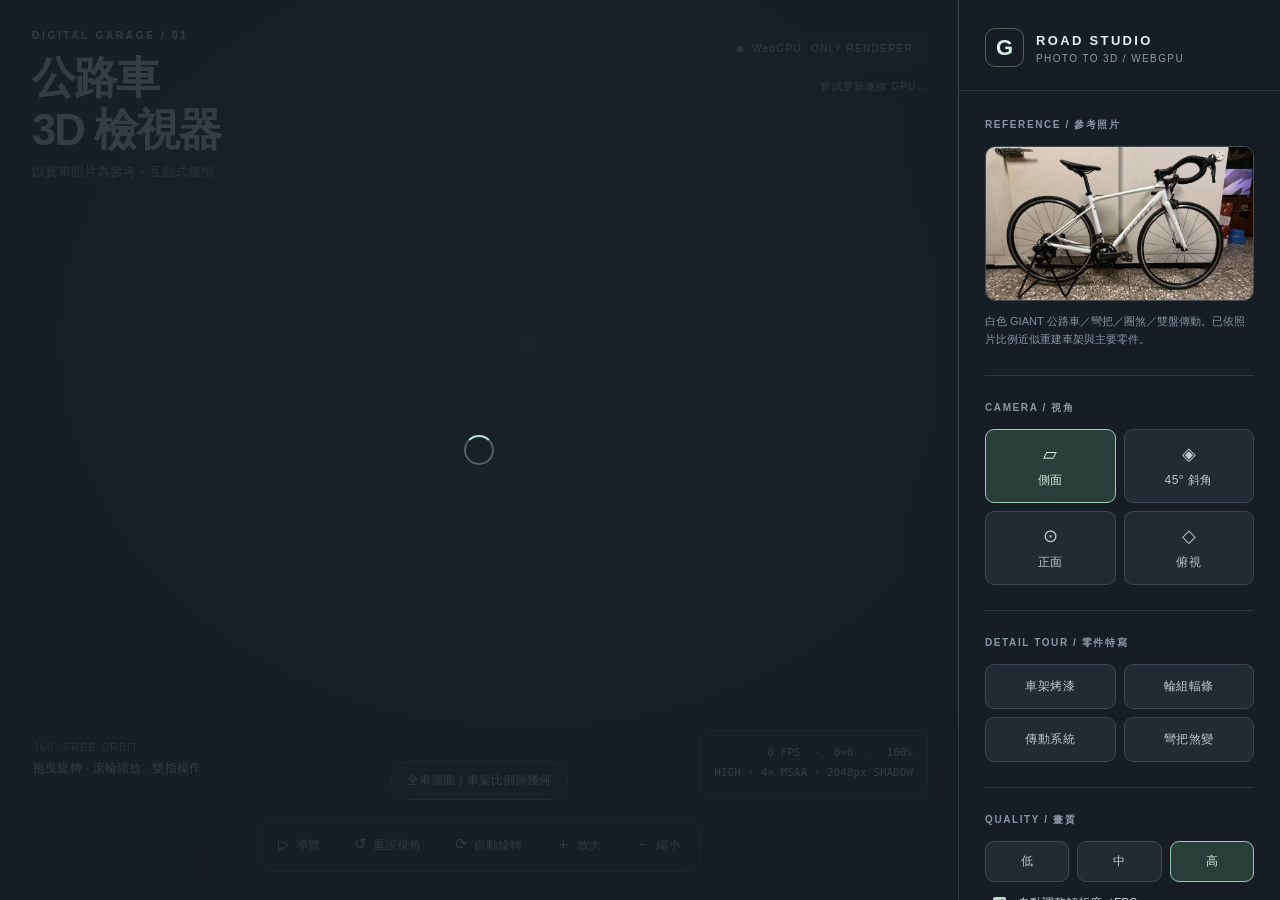
==== commit f156571a: "Force refreshed WebGPU renderer after black-screen fix" ====
--- a/giant-webgpu-3d/index.html
+++ b/giant-webgpu-3d/index.html
@@ -114,5 +114,5 @@
  <div class="footer">WEBGPU · WGSL · 4× MSAA · REAL SHADOWS · NO WEBGL</div>
 </aside>
 </div>
-<script type="module" src="./engine.js"></script>
+<script type="module" src="./engine.js?v=20261121-shadowfix"></script>
 </body></html>
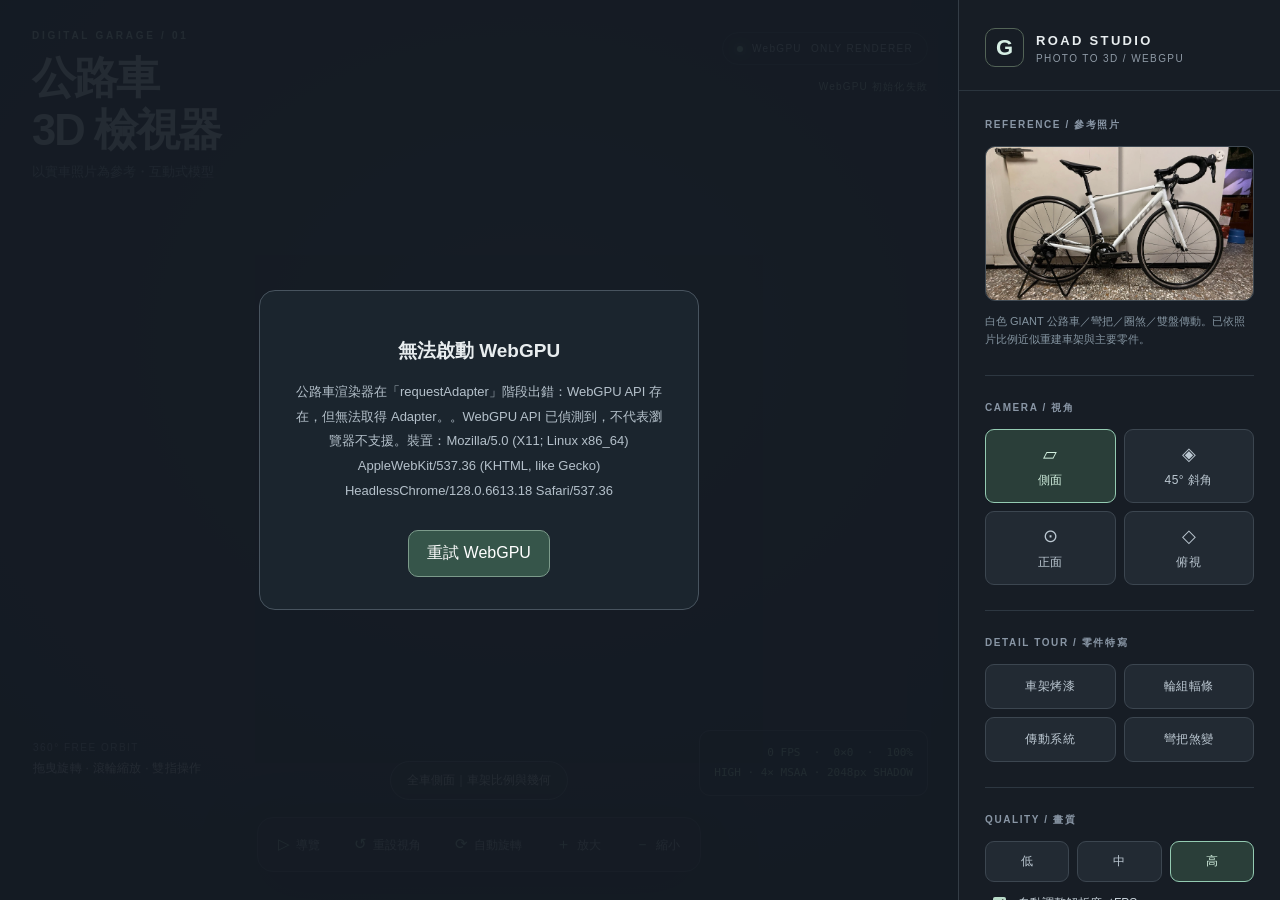
==== commit d3d0d7d9: "Refresh cached WebGPU viewer on Android after compatibility fix" ====
--- a/giant-webgpu-3d/index.html
+++ b/giant-webgpu-3d/index.html
@@ -114,5 +114,5 @@
  <div class="footer">WEBGPU · WGSL · 4× MSAA · REAL SHADOWS · NO WEBGL</div>
 </aside>
 </div>
-<script type="module" src="./engine.js?v=20261121-shadowfix"></script>
+<script type="module" src="./engine.js?v=20261121-portable2"></script>
 </body></html>
